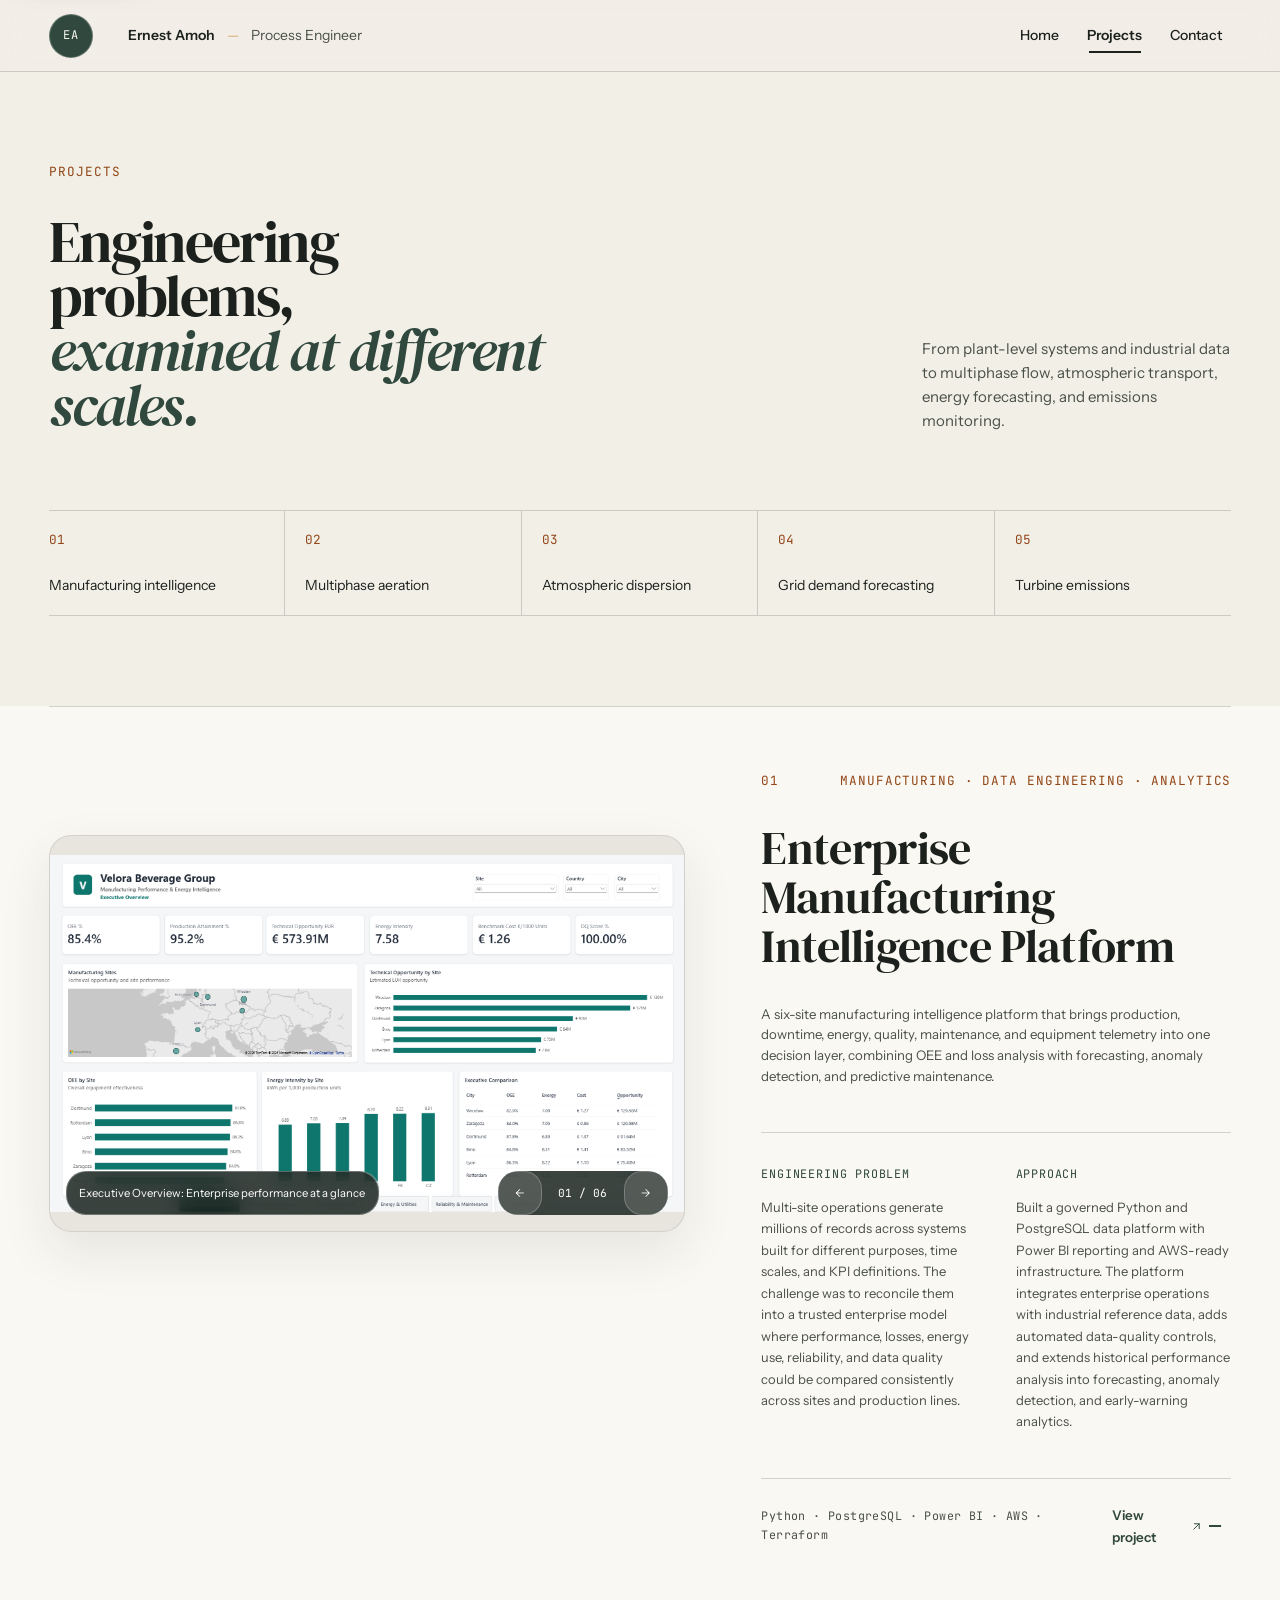
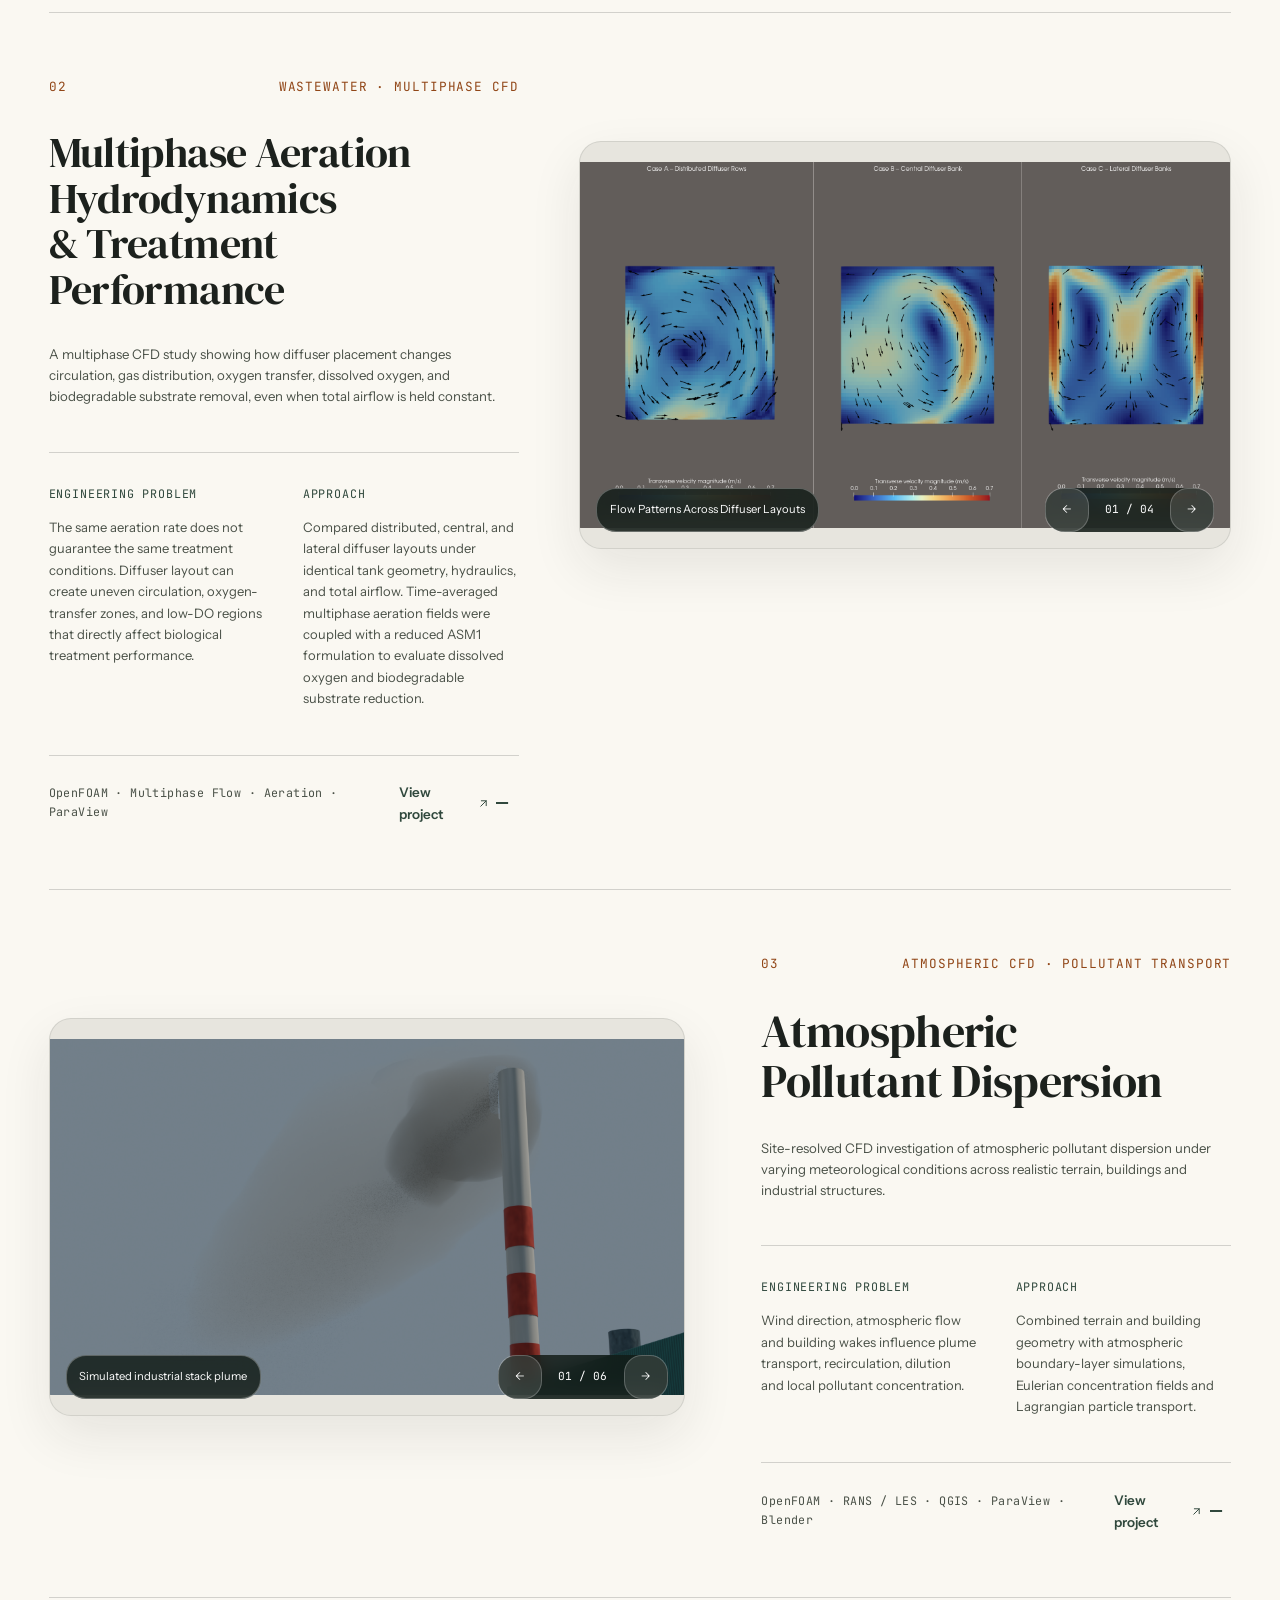
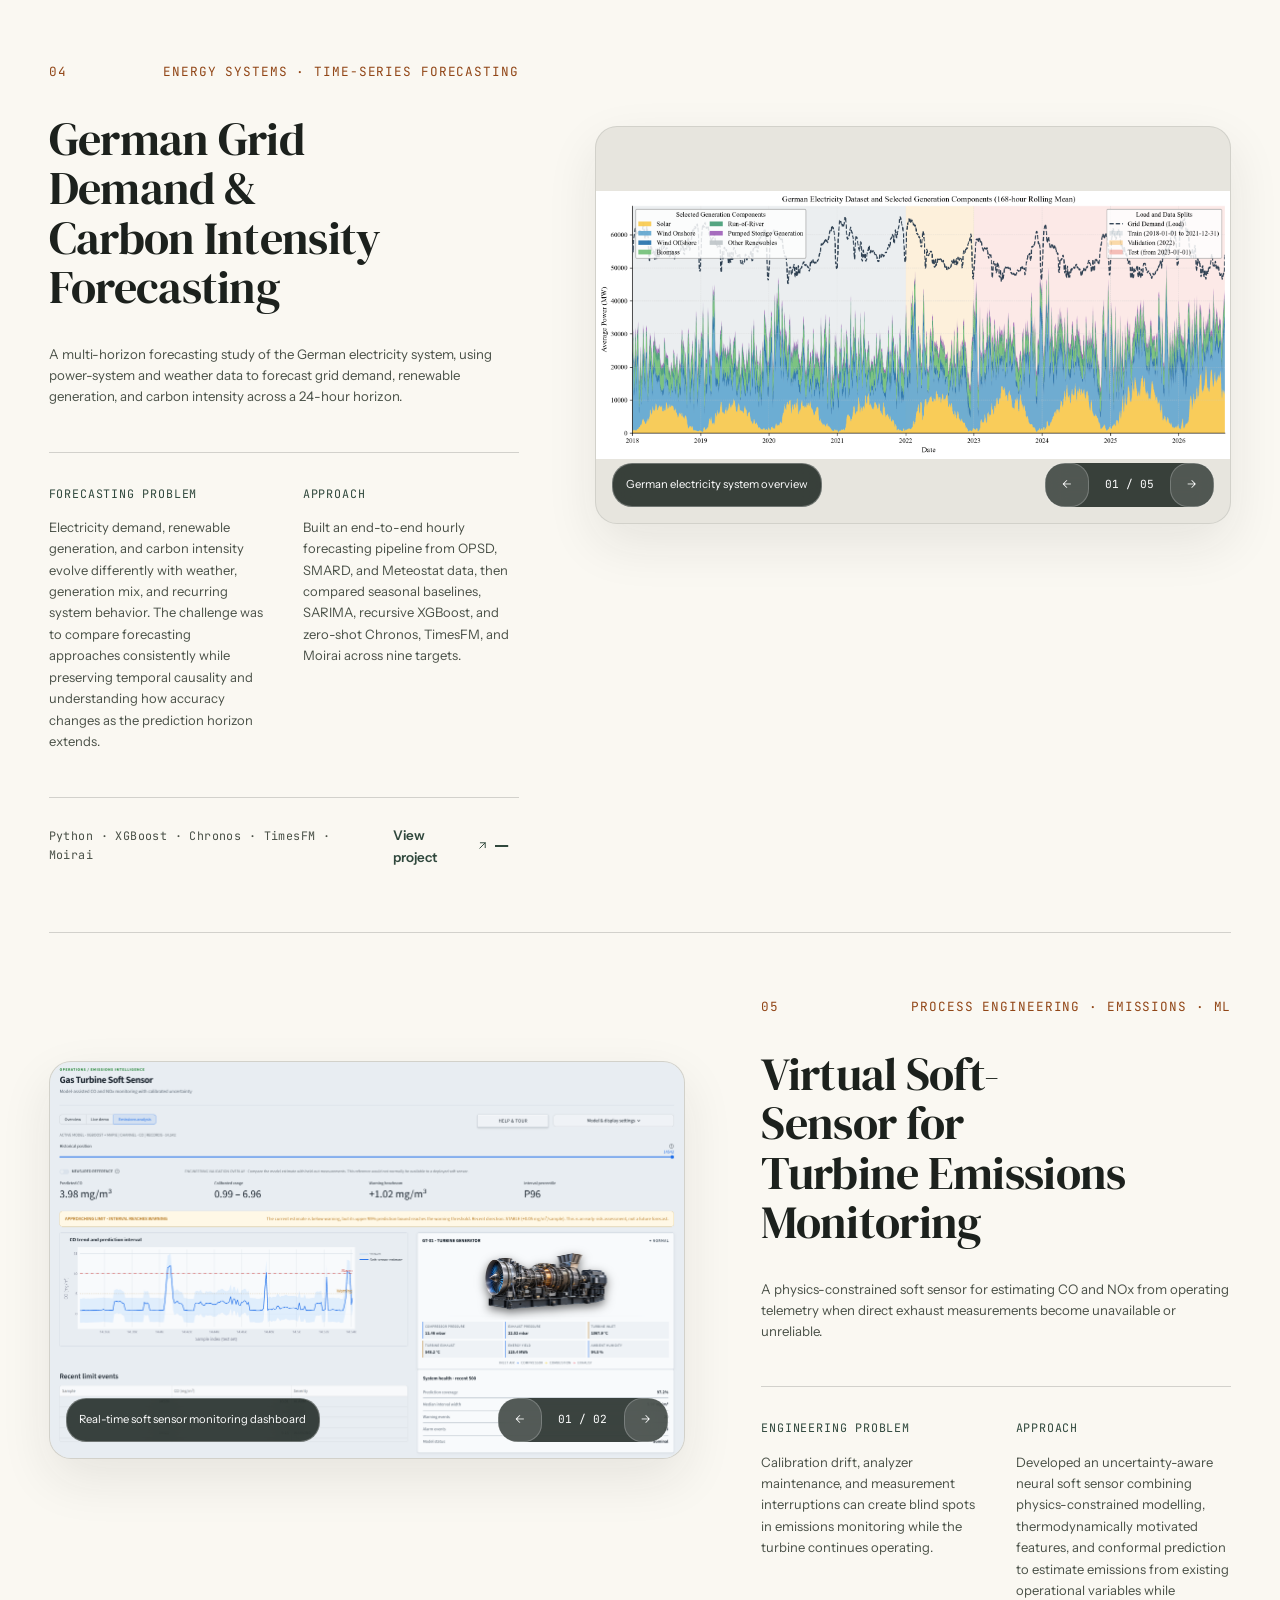
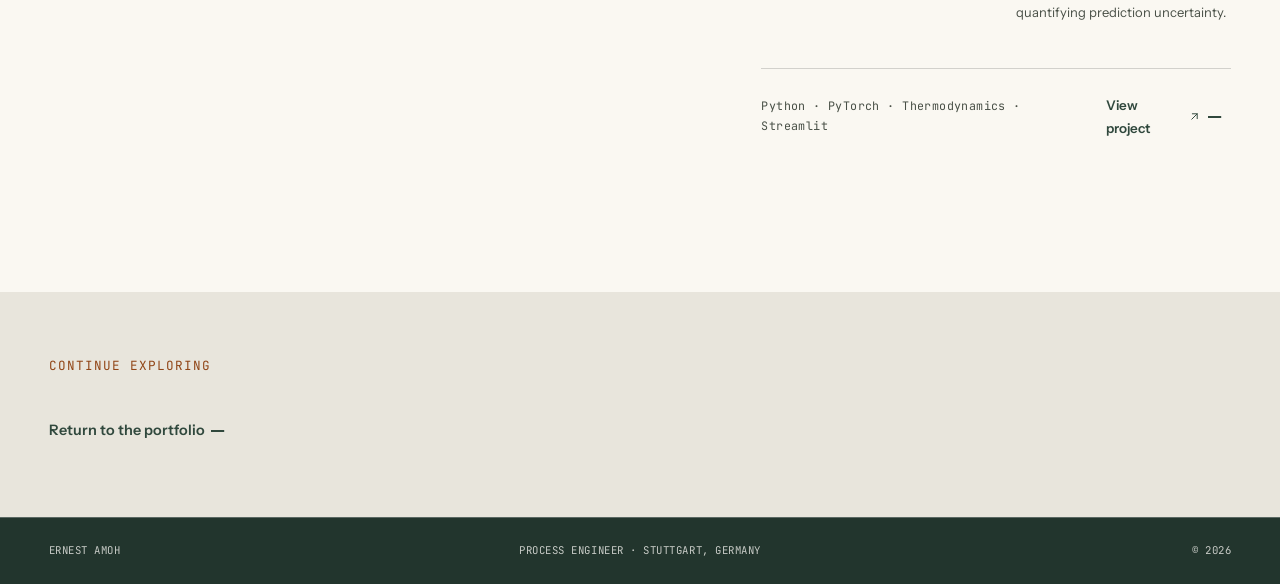
==== projects/index.html @ bc9e1894 "Refine main page" ====
<!DOCTYPE html>
<html lang="en">

<head>
  <meta charset="UTF-8">
  <meta name="viewport" content="width=device-width, initial-scale=1.0">

  <meta name="description"
    content="Engineering projects by Ernest Amoh spanning manufacturing intelligence, multiphase CFD, atmospheric dispersion, energy-system forecasting, and emissions monitoring.">

  <title>Projects | Ernest Amoh</title>
  <link rel="canonical" href="https://kwesiamoh.github.io/projects/">

  <meta property="og:title" content="Projects | Ernest Amoh">
  <meta property="og:description"
    content="Engineering problems examined through process engineering, simulation, and industrial data.">
  <meta property="og:type" content="website">
  <meta property="og:url" content="https://kwesiamoh.github.io/projects/">
  <meta name="twitter:card" content="summary_large_image">
  <meta name="theme-color" content="#f2efe7">

  <link rel="icon" type="image/svg+xml" href="../assets/icons/favicon.svg">
  <link rel="icon" type="image/png" sizes="32x32" href="../assets/icons/favicon-32x32.png">
  <link rel="apple-touch-icon" sizes="180x180" href="../assets/icons/apple-touch-icon.png">

  <link rel="preconnect" href="https://fonts.googleapis.com">
  <link rel="preconnect" href="https://fonts.gstatic.com" crossorigin>
  <link
    href="https://fonts.googleapis.com/css2?family=DM+Serif+Display:ital@0;1&family=Instrument+Sans:wght@400;500;600&family=JetBrains+Mono:wght@400;500&display=swap"
    rel="stylesheet">

  <link rel="stylesheet" href="../assets/css/variables.css">
  <link rel="stylesheet" href="../assets/css/base.css">
  <link rel="stylesheet" href="../assets/css/layout.css">
  <link rel="stylesheet" href="../assets/css/components.css">
  <link rel="stylesheet" href="../assets/css/responsive.css">
</head>

<body class="projects-page">
  <a class="skip-link" href="#main-content">Skip to content</a>
  <div class="scroll-progress" aria-hidden="true"><span></span></div>

  <nav class="site-nav is-scrolled" aria-label="Primary navigation">
    <a href="../" class="nav-brand" aria-label="Ernest Amoh home">EA</a>

    <div class="nav-identity">
      <span>Ernest Amoh</span>
      <span class="nav-role">Process Engineer</span>
    </div>

    <button class="nav-toggle" type="button" aria-expanded="false" aria-controls="primary-links">
      <span>Menu</span>
      <span class="nav-toggle-icon" aria-hidden="true"></span>
    </button>

    <ul class="nav-links" id="primary-links">
      <li><a href="../">Home</a></li>
      <li><a href="./" aria-current="page">Projects</a></li>
      <li><a href="../#contact">Contact</a></li>
    </ul>
  </nav>

  <main id="main-content">
    <header class="projects-hero section-pad" aria-labelledby="projects-title">
      <div class="section-shell">
        <p class="section-kicker" data-reveal>Projects</p>
        <div class="projects-hero-grid">
          <h1 id="projects-title" data-reveal>
            Engineering problems,<br><em>examined at different scales.</em>
          </h1>
          <p class="section-intro" data-reveal>
            From plant-level systems and industrial data to multiphase flow,
            atmospheric transport, energy forecasting, and emissions monitoring.
          </p>
        </div>

        <nav class="project-index" aria-label="Project index" data-reveal>
          <a href="#manufacturing-intelligence"><span>01</span>Manufacturing intelligence</a>
          <a href="#multiphase-aeration"><span>02</span>Multiphase aeration</a>
          <a href="#atmospheric-dispersion"><span>03</span>Atmospheric dispersion</a>
          <a href="#grid-demand"><span>04</span>Grid demand forecasting</a>
          <a href="#turbine-emissions-soft-sensor"><span>05</span>Turbine emissions</a>
        </nav>
      </div>
    </header>

    <section id="work" class="work-section projects-page-work section-pad" aria-labelledby="projects-list-title">
      <h2 id="projects-list-title" class="visually-hidden">Complete project portfolio</h2>
      <div class="projects-shell">
        <article id="manufacturing-intelligence" class="project-feature">
          <div class="project-media-wrap" data-reveal>
            <div class="project-media project-media-dashboard project-gallery" data-gallery
              aria-label="Enterprise manufacturing intelligence platform images">
              <div class="project-gallery-track">
                <figure class="project-gallery-slide is-active"
                  data-gallery-label="Executive Overview: Enterprise performance at a glance">
                  <button class="project-gallery-open" type="button"
                    aria-label="Open Executive Overview image full size">
                    <img src="../assets/images/manufacturing-intelligence-executive-overview.png" width="1834"
                      height="1035" alt="Executive overview showing enterprise manufacturing performance at a glance"
                      loading="lazy" decoding="async">
                  </button>
                </figure>
                <figure class="project-gallery-slide"
                  data-gallery-label="Production Performance: OEE, attainment and forecast">
                  <button class="project-gallery-open" type="button"
                    aria-label="Open Production Performance image full size">
                    <img src="../assets/images/manufacturing-intelligence-production-performance.png" width="1836"
                      height="1033" alt="Production performance dashboard showing OEE, attainment and forecast"
                      loading="lazy" decoding="async">
                  </button>
                </figure>
                <figure class="project-gallery-slide"
                  data-gallery-label="Loss &amp; Opportunity: Loss drivers and opportunity">
                  <button class="project-gallery-open" type="button"
                    aria-label="Open Loss and Opportunity image full size">
                    <img src="../assets/images/manufacturing-intelligence-loss-opportunity.png" width="1840"
                      height="1033"
                      alt="Loss and opportunity dashboard showing manufacturing loss drivers and modeled opportunity"
                      loading="lazy" decoding="async">
                  </button>
                </figure>
                <figure class="project-gallery-slide"
                  data-gallery-label="Energy &amp; Utilities: Energy performance and anomalies">
                  <button class="project-gallery-open" type="button"
                    aria-label="Open Energy and Utilities image full size">
                    <img src="../assets/images/manufacturing-intelligence-energy-utilities.png" width="1837" height="1033"
                      alt="Energy and utilities dashboard showing energy performance and anomalies" loading="lazy"
                      decoding="async">
                  </button>
                </figure>
                <figure class="project-gallery-slide"
                  data-gallery-label="Reliability &amp; Maintenance: Failures, downtime and reliability">
                  <button class="project-gallery-open" type="button"
                    aria-label="Open Reliability and Maintenance image full size">
                    <img src="../assets/images/manufacturing-intelligence-reliability-maintenance.png" width="1723"
                      height="967"
                      alt="Reliability and maintenance dashboard showing failures, downtime and reliability"
                      loading="lazy" decoding="async">
                  </button>
                </figure>
                <figure class="project-gallery-slide"
                  data-gallery-label="Data Quality: Data quality and validation status">
                  <button class="project-gallery-open" type="button" aria-label="Open Data Quality image full size">
                    <img src="../assets/images/manufacturing-intelligence-data-quality.png" width="1716" height="964"
                      alt="Data quality dashboard showing validation and quality status" loading="lazy" decoding="async">
                  </button>
                </figure>
              </div>
              <div class="project-gallery-ui">
                <span class="project-gallery-caption" aria-live="polite">Executive Overview: Enterprise performance
                  at a glance</span>
                <div class="project-gallery-controls">
                  <button type="button" data-gallery-prev aria-label="Previous project image">&#8592;</button>
                  <span class="project-gallery-count">01 / 06</span>
                  <button type="button" data-gallery-next aria-label="Next project image">&#8594;</button>
                </div>
              </div>
            </div>
          </div>

          <div class="project-content" data-reveal>
            <div class="project-meta">
              <span>01</span>
              <span>Manufacturing · Data Engineering · Analytics</span>
            </div>

            <h3>Enterprise Manufacturing Intelligence Platform</h3>

            <p class="project-lead">
              A six-site manufacturing intelligence platform that brings production, downtime, energy, quality,
              maintenance, and equipment telemetry into one decision layer, combining OEE and loss analysis with
              forecasting, anomaly detection, and predictive maintenance.
            </p>

            <div class="project-detail">
              <div>
                <span class="detail-label">Engineering Problem</span>
                <p>
                  Multi-site operations generate millions of records across systems built for different purposes, time
                  scales, and KPI definitions. The challenge was to reconcile them into a trusted enterprise model where
                  performance, losses, energy use, reliability, and data quality could be compared consistently across
                  sites and production lines.
                </p>
              </div>
              <div>
                <span class="detail-label">Approach</span>
                <p>
                  Built a governed Python and PostgreSQL data platform with Power BI reporting and AWS-ready
                  infrastructure. The platform integrates enterprise operations with industrial reference data, adds
                  automated data-quality controls, and extends historical performance analysis into forecasting,
                  anomaly detection, and early-warning analytics.
                </p>
              </div>
            </div>

            <div class="project-footer">
              <div class="project-tech">Python · PostgreSQL · Power BI · AWS · Terraform</div>
              <a href="https://github.com/kwesiamoh/manufacturing-intelligence-platform" target="_blank"
                rel="noopener noreferrer" class="text-link">View project<span class="external-link-icon" aria-hidden="true"></span></a>
            </div>
          </div>
        </article>

        <article id="multiphase-aeration" class="project-feature reverse project-feature-wide">
          <div class="project-media-wrap" data-reveal>
            <div class="project-media project-media-aeration project-gallery" data-gallery
              aria-label="Aeration CFD project images">
              <div class="project-gallery-track">
                <figure class="project-gallery-slide is-active"
                  data-gallery-label="Flow Patterns Across Diffuser Layouts">
                  <button class="project-gallery-open" type="button"
                    aria-label="Open Flow Patterns Across Diffuser Layouts image full size">
                    <img src="../assets/images/project-2-01.png" width="1920" height="1080"
                      alt="Flow patterns across wastewater aeration diffuser layouts" loading="lazy" decoding="async">
                  </button>
                </figure>
                <figure class="project-gallery-slide" data-gallery-label="Diffuser Layout Configurations">
                  <button class="project-gallery-open" type="button"
                    aria-label="Open Diffuser Layout Configurations image full size">
                    <img src="../assets/images/project-2-02.png" width="1920" height="1080"
                      alt="Comparison of wastewater aeration diffuser configurations" loading="lazy" decoding="async">
                  </button>
                </figure>
                <figure class="project-gallery-slide" data-gallery-label="Mean Air Volume Fraction">
                  <button class="project-gallery-open" type="button"
                    aria-label="Open Mean Air Volume Fraction image full size">
                    <img src="../assets/images/project-2-03.png" width="1920" height="1080"
                      alt="Time-averaged air distribution in an aeration tank" loading="lazy" decoding="async">
                  </button>
                </figure>
                <figure class="project-gallery-slide" data-gallery-label="Outlet Biodegradable Substrate COD">
                  <button class="project-gallery-open" type="button"
                    aria-label="Open Outlet Biodegradable Substrate COD image full size">
                    <img src="../assets/images/project-2-04.png" width="650" height="450"
                      alt="Biodegradable chemical oxygen demand distribution in an aeration tank" loading="lazy"
                      decoding="async">
                  </button>
                </figure>
              </div>
              <div class="project-gallery-ui">
                <span class="project-gallery-caption" aria-live="polite">Flow patterns across diffuser layouts</span>
                <div class="project-gallery-controls">
                  <button type="button" data-gallery-prev aria-label="Previous project image">&#8592;</button>
                  <span class="project-gallery-count">01 / 04</span>
                  <button type="button" data-gallery-next aria-label="Next project image">&#8594;</button>
                </div>
              </div>
            </div>
          </div>

          <div class="project-content" data-reveal>
            <div class="project-meta">
              <span>02</span>
              <span>Wastewater · Multiphase CFD</span>
            </div>

            <h3>Multiphase Aeration Hydrodynamics &amp; Treatment Performance</h3>

            <p class="project-lead">
              A multiphase CFD study showing how diffuser placement changes circulation, gas distribution, oxygen
              transfer, dissolved oxygen, and biodegradable substrate removal, even when total airflow is held
              constant.
            </p>

            <div class="project-detail">
              <div>
                <span class="detail-label">Engineering Problem</span>
                <p>
                  The same aeration rate does not guarantee the same treatment conditions. Diffuser layout can create
                  uneven circulation, oxygen-transfer zones, and low-DO regions that directly affect biological
                  treatment performance.
                </p>
              </div>
              <div>
                <span class="detail-label">Approach</span>
                <p>
                  Compared distributed, central, and lateral diffuser layouts under identical tank geometry,
                  hydraulics, and total airflow. Time-averaged multiphase aeration fields were coupled with a reduced
                  ASM1 formulation to evaluate dissolved oxygen and biodegradable substrate reduction.
                </p>
              </div>
            </div>

            <div class="project-footer">
              <div class="project-tech">OpenFOAM · Multiphase Flow · Aeration · ParaView</div>
              <a href="https://github.com/kwesiamoh/wastewater-aeration-cfd" target="_blank" rel="noopener noreferrer"
                class="text-link">View project<span class="external-link-icon" aria-hidden="true"></span></a>
            </div>
          </div>
        </article>

        <article id="atmospheric-dispersion" class="project-feature project-feature-cinematic">
          <div class="project-media-wrap" data-reveal>
            <div class="project-media project-media-dispersion project-gallery" data-gallery
              aria-label="Atmospheric dispersion project images">
              <div class="project-gallery-track">
                <figure class="project-gallery-slide is-active" data-gallery-label="Simulated industrial stack plume">
                  <button class="project-gallery-open" type="button"
                    aria-label="Open Simulated industrial stack plume image full size">
                    <img src="../assets/images/project-3-01.png" width="1920" height="1080"
                      alt="Simulated industrial stack plume" loading="lazy" decoding="async">
                  </button>
                </figure>
                <figure class="project-gallery-slide" data-gallery-label="CFD computational domain and mesh">
                  <button class="project-gallery-open" type="button"
                    aria-label="Open CFD computational domain and mesh image full size">
                    <img src="../assets/images/project-3-02.png" width="1920" height="1080"
                      alt="Atmospheric CFD computational domain and mesh" loading="lazy" decoding="async">
                  </button>
                </figure>
                <figure class="project-gallery-slide" data-gallery-label="Plume spread under varying wind speeds">
                  <button class="project-gallery-open" type="button"
                    aria-label="Open Plume spread under varying wind speeds image full size">
                    <img src="../assets/images/project-3-03.png" width="1954" height="1474"
                      alt="Pollutant plume spread under varying wind speeds" loading="lazy" decoding="async">
                  </button>
                </figure>
                <figure class="project-gallery-slide" data-gallery-label="Transient plume rise and dispersion">
                  <button class="project-gallery-open" type="button"
                    aria-label="Open Transient plume rise and dispersion image full size">
                    <img src="../assets/images/project-3-04.png" width="2118" height="1769"
                      alt="Transient industrial plume rise and atmospheric dispersion" loading="lazy" decoding="async">
                  </button>
                </figure>
                <figure class="project-gallery-slide" data-gallery-label="Dispersion under different wind directions">
                  <button class="project-gallery-open" type="button"
                    aria-label="Open Dispersion under different wind directions image full size">
                    <img src="../assets/images/project-3-05.png" width="1920" height="1080"
                      alt="Atmospheric pollutant dispersion under different wind directions" loading="lazy"
                      decoding="async">
                  </button>
                </figure>
                <figure class="project-gallery-slide" data-gallery-label="3D industrial site model">
                  <button class="project-gallery-open" type="button"
                    aria-label="Open 3D industrial site model image full size">
                    <img src="../assets/images/project-3-06.png" width="1920" height="1080"
                      alt="Three-dimensional model of the industrial site" loading="lazy" decoding="async">
                  </button>
                </figure>
              </div>
              <div class="project-gallery-ui">
                <span class="project-gallery-caption" aria-live="polite">Simulated industrial stack plume</span>
                <div class="project-gallery-controls">
                  <button type="button" data-gallery-prev aria-label="Previous project image">&#8592;</button>
                  <span class="project-gallery-count">01 / 06</span>
                  <button type="button" data-gallery-next aria-label="Next project image">&#8594;</button>
                </div>
              </div>
            </div>
          </div>

          <div class="project-content" data-reveal>
            <div class="project-meta">
              <span>03</span>
              <span>Atmospheric CFD · Pollutant Transport</span>
            </div>

            <h3>Atmospheric Pollutant Dispersion</h3>

            <p class="project-lead">
              Site-resolved CFD investigation of atmospheric pollutant
              dispersion under varying meteorological conditions across
              realistic terrain, buildings and industrial structures.
            </p>

            <div class="project-detail">
              <div>
                <span class="detail-label">Engineering Problem</span>
                <p>
                  Wind direction, atmospheric flow and building wakes
                  influence plume transport, recirculation, dilution
                  and local pollutant concentration.
                </p>
              </div>
              <div>
                <span class="detail-label">Approach</span>
                <p>
                  Combined terrain and building geometry with atmospheric
                  boundary-layer simulations, Eulerian concentration fields
                  and Lagrangian particle transport.
                </p>
              </div>
            </div>

            <div class="project-footer">
              <div class="project-tech">OpenFOAM · RANS / LES · QGIS · ParaView · Blender</div>
              <a href="https://github.com/kwesiamoh/Fichtenhain-Atmospheric-Dispersion-CFD" target="_blank"
                rel="noopener noreferrer" class="text-link">View project<span class="external-link-icon" aria-hidden="true"></span></a>
            </div>
          </div>
        </article>

        <article id="grid-demand" class="project-feature reverse">
          <div class="project-media-wrap" data-reveal>
            <div class="project-media project-media-forecast project-gallery" data-gallery
              aria-label="German electricity forecasting project images">
              <div class="project-gallery-track">
                <figure class="project-gallery-slide is-active" data-gallery-label="German electricity system overview">
                  <button class="project-gallery-open" type="button"
                    aria-label="Open German electricity system overview image full size">
                    <img src="../assets/images/project-4-01.png" width="3634" height="1534"
                      alt="German electricity dataset showing load, selected generation components, and train, validation, and test periods"
                      loading="lazy" decoding="async">
                  </button>
                </figure>
                <figure class="project-gallery-slide" data-gallery-label="Rolling h=1 load forecasts">
                  <button class="project-gallery-open" type="button"
                    aria-label="Open Rolling h=1 load forecasts image full size">
                    <img src="../assets/images/project-4-02.png" width="3634" height="1535"
                      alt="Rolling one-hour-ahead German load forecasts from XGBoost, Chronos, TimesFM, and Moirai compared with actual load"
                      loading="lazy" decoding="async">
                  </button>
                </figure>
                <figure class="project-gallery-slide" data-gallery-label="Carbon intensity vs residual load">
                  <button class="project-gallery-open" type="button"
                    aria-label="Open Carbon intensity vs residual load image full size">
                    <img src="../assets/images/project-4-03.png" width="2434" height="1534"
                      alt="Density relationship between German electricity carbon intensity and residual load"
                      loading="lazy" decoding="async">
                  </button>
                </figure>
                <figure class="project-gallery-slide" data-gallery-label="Seasonal and diurnal carbon profile">
                  <button class="project-gallery-open" type="button"
                    aria-label="Open Seasonal and diurnal carbon profile image full size">
                    <img src="../assets/images/project-4-04.png" width="3028" height="1384"
                      alt="Heatmap of German electricity carbon intensity by month and hour of day" loading="lazy"
                      decoding="async">
                  </button>
                </figure>
                <figure class="project-gallery-slide" data-gallery-label="Nine-target MAE benchmark">
                  <button class="project-gallery-open" type="button"
                    aria-label="Open Nine-target MAE benchmark image full size">
                    <img src="../assets/images/project-4-05.png" width="5227" height="4136"
                      alt="FULL h=1 MAE benchmark across nine electricity and carbon-intensity forecast targets"
                      loading="lazy" decoding="async">
                  </button>
                </figure>
              </div>
              <div class="project-gallery-ui">
                <span class="project-gallery-caption" aria-live="polite">German electricity system overview</span>
                <div class="project-gallery-controls">
                  <button type="button" data-gallery-prev aria-label="Previous project image">&#8592;</button>
                  <span class="project-gallery-count">01 / 05</span>
                  <button type="button" data-gallery-next aria-label="Next project image">&#8594;</button>
                </div>
              </div>
            </div>
          </div>

          <div class="project-content" data-reveal>
            <div class="project-meta">
              <span>04</span>
              <span>Energy Systems · Time-Series Forecasting</span>
            </div>

            <h3>German Grid Demand &amp; Carbon Intensity Forecasting</h3>

            <p class="project-lead">
              A multi-horizon forecasting study of the German electricity system, using power-system and weather data
              to forecast grid demand, renewable generation, and carbon intensity across a 24-hour horizon.
            </p>

            <div class="project-detail">
              <div>
                <span class="detail-label">Forecasting Problem</span>
                <p>
                  Electricity demand, renewable generation, and carbon intensity evolve differently with weather,
                  generation mix, and recurring system behavior. The challenge was to compare forecasting approaches
                  consistently while preserving temporal causality and understanding how accuracy changes as the
                  prediction horizon extends.
                </p>
              </div>
              <div>
                <span class="detail-label">Approach</span>
                <p>
                  Built an end-to-end hourly forecasting pipeline from OPSD, SMARD, and Meteostat data, then compared
                  seasonal baselines, SARIMA, recursive XGBoost, and zero-shot Chronos, TimesFM, and Moirai across nine
                  targets.
                </p>
              </div>
            </div>

            <div class="project-footer">
              <div class="project-tech">Python · XGBoost · Chronos · TimesFM · Moirai</div>
              <a href="https://github.com/kwesiamoh/energy-forecast" target="_blank" rel="noopener noreferrer"
                class="text-link">View project<span class="external-link-icon" aria-hidden="true"></span></a>
            </div>
          </div>
        </article>

        <article id="turbine-emissions-soft-sensor" class="project-feature">
          <div class="project-media-wrap" data-reveal>
            <div class="project-media project-media-dashboard project-gallery" data-gallery
              aria-label="Turbine emissions project images">
              <div class="project-gallery-track">
                <figure class="project-gallery-slide is-active"
                  data-gallery-label="Real-time soft sensor monitoring dashboard">
                  <button class="project-gallery-open" type="button"
                    aria-label="Open Real-time soft sensor monitoring dashboard image full size">
                    <img src="../assets/images/project-1-01.png" width="2548" height="1590"
                      alt="Real-time soft sensor monitoring dashboard" loading="lazy" decoding="async">
                  </button>
                </figure>
                <figure class="project-gallery-slide"
                  data-gallery-label="ML model performance and uncertainty comparison">
                  <button class="project-gallery-open" type="button"
                    aria-label="Open ML model performance and uncertainty comparison image full size">
                    <img src="../assets/images/project-1-02.png" width="2337" height="1790"
                      alt="Machine-learning model performance and uncertainty comparison" loading="lazy"
                      decoding="async">
                  </button>
                </figure>
              </div>
              <div class="project-gallery-ui">
                <span class="project-gallery-caption" aria-live="polite">Real-time soft sensor monitoring
                  dashboard</span>
                <div class="project-gallery-controls">
                  <button type="button" data-gallery-prev aria-label="Previous project image">&#8592;</button>
                  <span class="project-gallery-count">01 / 02</span>
                  <button type="button" data-gallery-next aria-label="Next project image">&#8594;</button>
                </div>
              </div>
            </div>
          </div>

          <div class="project-content" data-reveal>
            <div class="project-meta">
              <span>05</span>
              <span>Process Engineering · Emissions · ML</span>
            </div>

            <h3>Virtual Soft-Sensor for Turbine Emissions Monitoring</h3>

            <p class="project-lead">
              A physics-constrained soft sensor for estimating CO and NOx from operating telemetry when direct exhaust
              measurements become unavailable or unreliable.
            </p>

            <div class="project-detail">
              <div>
                <span class="detail-label">Engineering Problem</span>
                <p>
                  Calibration drift, analyzer maintenance, and measurement interruptions can create blind spots in
                  emissions monitoring while the turbine continues operating.
                </p>
              </div>
              <div>
                <span class="detail-label">Approach</span>
                <p>
                  Developed an uncertainty-aware neural soft sensor combining physics-constrained modelling,
                  thermodynamically motivated features, and conformal prediction to estimate emissions from existing
                  operational variables while quantifying prediction uncertainty.
                </p>
              </div>
            </div>

            <div class="project-footer">
              <div class="project-tech">Python · PyTorch · Thermodynamics · Streamlit</div>
              <a href="https://github.com/kwesiamoh/gas-turbine-digital-twin" target="_blank" rel="noopener noreferrer"
                class="text-link">View project<span class="external-link-icon" aria-hidden="true"></span></a>
            </div>
          </div>
        </article>
      </div>
    </section>

    <div class="projects-return section-pad-small">
      <div class="section-shell">
        <p class="section-kicker">Continue exploring</p>
        <a class="text-link" href="../#profile">Return to the portfolio</a>
      </div>
    </div>
  </main>

  <footer>
    <div>Ernest Amoh</div>
    <div>Process Engineer · Stuttgart, Germany</div>
    <div>© 2026</div>
  </footer>

  <script src="../assets/js/main.js"></script>
</body>

</html>
---- assets/css/variables.css ----
/* ============================================================
   VARIABLES.CSS
   Semantic tokens for the editorial engineering system
   ============================================================ */

:root {
  /* Surfaces */
  --surface-primary: #f2efe7;
  --surface-secondary: #e8e5dc;
  --surface-elevated: #faf8f2;
  --surface-control: rgba(250, 248, 242, 0.88);

  /* Content */
  --text-primary: #1c211d;
  --text-secondary: #495047;
  --separator: rgba(28, 33, 29, 0.18);
  --separator-strong: rgba(28, 33, 29, 0.32);

  /* Brand and functional color */
  --green: #30483d;
  --green-dark: #22352d;
  --green-light: #8da395;
  --accent-functional: #914617;
  --accent-functional-hover: #783811;
  --accent-decorative: #bd6c2c;
  --accent-decorative-soft: #d9a36f;
  --focus-ring: #cf7b36;

  /* Dark surfaces */
  --dark-surface: #22352d;
  --dark-surface-text: #fbfaf6;
  --dark-surface-secondary: rgba(251, 250, 246, 0.76);
  --dark-separator: rgba(255, 255, 255, 0.26);

  /* Compatibility aliases retained for the existing architecture */
  --paper: var(--surface-primary);
  --paper-soft: var(--surface-secondary);
  --paper-light: var(--surface-elevated);
  --ink: var(--text-primary);
  --ink-soft: var(--text-secondary);
  --amber: var(--accent-functional);
  --amber-soft: var(--accent-decorative-soft);
  --line: var(--separator);
  --line-strong: var(--separator-strong);
  --line-light: var(--dark-separator);

  /* Typography */
  --serif: 'DM Serif Display', Georgia, serif;
  --sans: 'Instrument Sans', Arial, sans-serif;
  --mono: 'JetBrains Mono', monospace;
  --text-xs: clamp(0.75rem, 0.73rem + 0.08vw, 0.8rem);
  --text-compact: clamp(0.78125rem, 0.7575rem + 0.04vw, 0.8125rem);
  --text-sm: 0.875rem;
  --text-support: clamp(0.875rem, 0.8575rem + 0.04vw, 0.90625rem);
  --text-emphasis: clamp(0.90625rem, 0.8875rem + 0.025vw, 0.9375rem);
  --text-body: clamp(1rem, 0.96rem + 0.08vw, 1.06rem);
  --text-lead: clamp(0.921875rem, 0.9075rem + 0.06vw, 0.96875rem);
  --text-card-title: clamp(1.4rem, 1.12rem + 0.65vw, 1.8rem);
  --text-h3: clamp(1.65rem, 1.28rem + 0.9vw, 2.25rem);
  --text-h2: clamp(2.5rem, 1.72rem + 2.4vw, 4.4rem);
  --text-hero: clamp(3rem, 1.45rem + 5.1vw, 6.25rem);

  /* Layout */
  --content-width: 1320px;
  --wide-width: 1500px;
  --narrow-width: 980px;
  --nav-height: 72px;
  --page-gutter: clamp(1.25rem, 3.8vw, 4rem);

  /* Spacing */
  --space-1: 0.25rem;
  --space-2: 0.5rem;
  --space-3: 0.75rem;
  --space-4: 1rem;
  --space-5: 1.25rem;
  --space-6: 1.5rem;
  --space-8: 2rem;
  --space-10: 2.5rem;
  --space-12: 3rem;
  --space-16: 4rem;
  --space-20: 5rem;
  --space-24: 6rem;
  --space-28: 7rem;
  --space-32: 8rem;
  --section-space: clamp(4.5rem, 7vw, 6.5rem);
  --section-space-small: clamp(3.5rem, 5vw, 5rem);
  --grid-gap: clamp(2rem, 4.5vw, 5.5rem);
  --content-gap: clamp(1.5rem, 3vw, 3.5rem);

  /* Shape */
  --radius-small: 7px;
  --radius: 14px;
  --radius-large: 22px;
  --radius-control: 18px;
  --radius-control-large: 20px;

  /* Motion */
  --ease-out: cubic-bezier(0.22, 1, 0.36, 1);
  --ease-standard: cubic-bezier(0.4, 0, 0.2, 1);
  --duration-fast: 180ms;
  --duration-medium: 360ms;
  --duration-slow: 520ms;
}
---- assets/css/base.css ----
/* ============================================================
   BASE.CSS
   Reset, typography and document defaults
   ============================================================ */

*,
*::before,
*::after {
  box-sizing: border-box;
}

html {
  scroll-behavior: smooth;
  scroll-padding-top: calc(var(--nav-height) + 1rem);
  background: var(--surface-primary);
}

body {
  margin: 0;
  min-width: 320px;
  background: var(--surface-primary);
  color: var(--text-primary);
  font-family: var(--sans);
  font-size: var(--text-body);
  line-height: 1.65;
  text-rendering: optimizeLegibility;
  -webkit-font-smoothing: antialiased;
  overflow-x: clip;
}

body.menu-open,
body.lightbox-open {
  overflow: hidden;
  overscroll-behavior: none;
}

img,
picture,
svg,
canvas {
  display: block;
  max-width: 100%;
}

img {
  height: auto;
}

a {
  color: inherit;
}

button,
input,
textarea,
select {
  font: inherit;
}

button {
  color: inherit;
}

main {
  overflow: clip;
}

section[id] {
  scroll-margin-top: calc(var(--nav-height) + 1rem);
}

p,
h1,
h2,
h3,
ul {
  margin: 0;
}

ul {
  padding: 0;
}

h1,
h2,
h3 {
  font-family: var(--serif);
  font-weight: 400;
  text-wrap: balance;
}

h1 {
  font-size: var(--text-hero);
  line-height: 0.94;
  letter-spacing: -0.035em;
}

h2 {
  font-size: var(--text-h2);
  line-height: 0.99;
  letter-spacing: -0.028em;
}

h3 {
  font-size: var(--text-h3);
  line-height: 1.08;
  letter-spacing: -0.015em;
}

em {
  font-weight: 400;
}

::selection {
  background: var(--green);
  color: var(--dark-surface-text);
}

.visually-hidden {
  position: absolute;
  width: 1px;
  height: 1px;
  padding: 0;
  margin: -1px;
  overflow: hidden;
  clip: rect(0 0 0 0);
  white-space: nowrap;
  border: 0;
}

.skip-link {
  position: fixed;
  top: 0.75rem;
  left: 0.75rem;
  z-index: 1100;
  min-height: 44px;
  display: inline-flex;
  align-items: center;
  transform: translateY(-180%);
  padding: 0.65rem 1rem;
  border-radius: var(--radius-control);
  background: var(--surface-elevated);
  color: var(--text-primary);
  font-family: var(--sans);
  font-size: 0.875rem;
  font-weight: 600;
  text-decoration: none;
  box-shadow: 0 8px 24px rgba(28, 33, 29, 0.18);
  transition: transform var(--duration-fast) var(--ease-out);
}

.skip-link:focus {
  transform: translateY(0);
}

:focus-visible {
  outline: 3px solid var(--focus-ring);
  outline-offset: 3px;
}

[data-reveal] {
  opacity: 0;
  transform: translateY(14px);
  transition:
    opacity var(--duration-medium) var(--ease-out),
    transform var(--duration-medium) var(--ease-out);
}

[data-reveal].is-visible {
  opacity: 1;
  transform: none;
}

@media (prefers-reduced-motion: reduce) {
  html {
    scroll-behavior: auto;
  }

  *,
  *::before,
  *::after {
    scroll-behavior: auto !important;
    animation-duration: 0.01ms !important;
    animation-iteration-count: 1 !important;
    transition-duration: 0.01ms !important;
  }

  [data-reveal] {
    opacity: 1;
    transform: none;
  }
}

@media (prefers-contrast: more) {
  :root {
    --text-secondary: #30362f;
    --separator: rgba(28, 33, 29, 0.38);
    --dark-surface-secondary: rgba(255, 255, 255, 0.92);
    --dark-separator: rgba(255, 255, 255, 0.48);
  }

  :focus-visible {
    outline-width: 4px;
  }
}
---- assets/css/layout.css ----
/* ============================================================
   LAYOUT.CSS
   Fluid page structure and major compositions
   ============================================================ */

.scroll-progress {
  position: fixed;
  inset: 0 0 auto;
  z-index: 300;
  height: 2px;
  pointer-events: none;
}

.scroll-progress span {
  display: block;
  width: 100%;
  height: 100%;
  background: var(--accent-decorative);
  transform: scaleX(var(--scroll-progress, 0));
  transform-origin: left center;
}

.site-nav {
  position: fixed;
  inset: 0 0 auto;
  z-index: 200;
  min-height: var(--nav-height);
  display: grid;
  grid-template-columns: auto 1fr auto;
  align-items: center;
  gap: clamp(0.875rem, 2.8vw, 2.5rem);
  padding-inline: var(--page-gutter);
  color: var(--dark-surface-text);
  border-bottom: 1px solid rgba(255, 255, 255, 0.16);
  background: rgba(18, 28, 23, 0.48);
  backdrop-filter: blur(12px) saturate(1.1);
  -webkit-backdrop-filter: blur(12px) saturate(1.1);
  transition:
    color var(--duration-fast) var(--ease-standard),
    background-color var(--duration-fast) var(--ease-standard),
    border-color var(--duration-fast) var(--ease-standard),
    box-shadow var(--duration-fast) var(--ease-standard);
}

.site-nav.is-scrolled,
.site-nav:has(.nav-links.is-open) {
  color: var(--text-primary);
  border-color: var(--separator);
  background: rgba(242, 239, 231, 0.94);
  box-shadow: 0 10px 28px rgba(28, 33, 29, 0.08);
}

.nav-brand {
  width: 44px;
  height: 44px;
  display: grid;
  place-items: center;
  flex: none;
  border: 1px solid rgba(255, 255, 255, 0.26);
  border-radius: 50%;
  background: var(--green);
  color: var(--dark-surface-text);
  font-family: var(--mono);
  font-size: 0.75rem;
  letter-spacing: 0.06em;
  text-decoration: none;
  transition:
    background-color var(--duration-fast) var(--ease-standard),
    border-color var(--duration-fast) var(--ease-standard);
}

.nav-identity {
  display: flex;
  align-items: baseline;
  gap: 0.75rem;
  min-width: 0;
  font-family: var(--sans);
  font-size: 0.875rem;
  font-weight: 600;
  white-space: nowrap;
}

.nav-role {
  color: var(--dark-surface-secondary);
  font-weight: 400;
}

.is-scrolled .nav-role,
.site-nav:has(.nav-links.is-open) .nav-role {
  color: var(--text-secondary);
}

.nav-role::before {
  content: '—';
  margin-right: 0.75rem;
  color: var(--accent-decorative-soft);
}

.nav-links {
  display: flex;
  align-items: center;
  gap: clamp(0.1rem, 0.8vw, 0.65rem);
  list-style: none;
}

.nav-links a {
  position: relative;
  min-height: 44px;
  display: inline-flex;
  align-items: center;
  padding-inline: clamp(0.4rem, 0.7vw, 0.65rem);
  font-family: var(--sans);
  font-size: 0.875rem;
  font-weight: 500;
  text-decoration: none;
}

.nav-links a::after {
  content: '';
  position: absolute;
  right: 0.65rem;
  bottom: 5px;
  left: 0.65rem;
  height: 2px;
  background: currentColor;
  transform: scaleX(0);
  transform-origin: right center;
  transition: transform var(--duration-fast) var(--ease-out);
}

.nav-links a.is-active,
.nav-links a[aria-current='page'] {
  font-weight: 600;
}

.nav-links a.is-active::after,
.nav-links a[aria-current='page']::after,
.nav-links a[aria-current='location']::after {
  transform: scaleX(1);
  transform-origin: left center;
}

.nav-toggle {
  display: none;
}

.section-shell {
  width: min(calc(100% - (var(--page-gutter) * 2)), var(--content-width));
  margin-inline: auto;
}

.section-shell.narrow {
  max-width: var(--narrow-width);
}

.projects-shell {
  width: min(calc(100% - (var(--page-gutter) * 2)), var(--wide-width));
  margin-inline: auto;
}

.section-pad {
  padding-block: var(--section-space);
}

.section-pad-small {
  padding-block: var(--section-space-small);
}

.section-kicker {
  margin-bottom: clamp(1.25rem, 2.5vw, 2rem);
  font-family: var(--mono);
  font-size: var(--text-xs);
  letter-spacing: 0.08em;
  text-transform: uppercase;
  color: var(--accent-functional);
}

.section-kicker.light {
  color: var(--accent-decorative-soft);
}

.section-heading-row {
  display: grid;
  grid-template-columns: minmax(0, 1.65fr) minmax(260px, 0.75fr);
  gap: var(--grid-gap);
  align-items: end;
  margin-bottom: clamp(3rem, 5vw, 5rem);
}

.section-intro {
  max-width: 32rem;
  color: var(--text-secondary);
  font-size: calc(var(--text-sm) + 0.0625rem);
  line-height: 1.6;
}

.section-number {
  margin-bottom: clamp(-1.5rem, -1vw, -0.75rem);
  font-family: var(--serif);
  font-size: clamp(7rem, 16vw, 13rem);
  line-height: 0.75;
  letter-spacing: -0.08em;
  color: rgba(48, 72, 61, 0.06);
  pointer-events: none;
  user-select: none;
}

/* Hero */
.hero {
  position: relative;
  min-height: 100svh;
  display: flex;
  overflow: hidden;
  background: var(--dark-surface);
}

.hero-bg {
  position: absolute;
  inset: -4%;
  background: url('../images/hero-process-plant.jpg') center / cover no-repeat;
  transform: translate3d(0, var(--hero-shift, 0px), 0) scale(1.04);
  will-change: transform;
}

.hero-overlay {
  position: absolute;
  inset: 0;
  background:
    linear-gradient(90deg, rgba(18, 27, 22, 0.88) 0%, rgba(18, 27, 22, 0.62) 48%, rgba(18, 27, 22, 0.28) 100%),
    linear-gradient(180deg, rgba(18, 27, 22, 0.08) 0%, rgba(18, 27, 22, 0.24) 100%);
}

.hero-content {
  position: relative;
  z-index: 2;
  width: min(calc(100% - (var(--page-gutter) * 2)), var(--content-width));
  min-height: 100svh;
  margin-inline: auto;
  padding-block: clamp(6.5rem, 12vh, 8rem) clamp(1.5rem, 4vw, 3rem);
  display: grid;
  grid-template-rows: auto 1fr auto;
  gap: clamp(1.5rem, 4vh, 3rem);
  color: var(--dark-surface-text);
}

.hero-meta,
.hero-index {
  display: flex;
  justify-content: flex-end;
  gap: 1rem;
  font-family: var(--mono);
  font-size: var(--text-xs);
  letter-spacing: 0.08em;
  text-transform: uppercase;
}

.hero-meta {
  text-align: right;
}

.hero-copy {
  align-self: center;
  max-width: 72rem;
  padding-block: clamp(0.5rem, 2vw, 1.5rem);
}

.hero h1 {
  max-width: 19ch;
}

.hero h1 em {
  display: block;
  color: #e7c18d;
}

.hero-description {
  max-width: 42rem;
  margin-top: clamp(1.5rem, 2.5vw, 2.25rem);
  color: var(--dark-surface-secondary);
  font-size: var(--text-lead);
  line-height: 1.52;
}

.hero-actions {
  display: flex;
  flex-wrap: wrap;
  gap: 0.625rem;
  margin-top: clamp(1.5rem, 2.5vw, 2.25rem);
}

.scroll-cue {
  min-height: 44px;
  display: inline-flex;
  align-items: center;
  color: var(--dark-surface-secondary);
  font-family: var(--sans);
  font-size: 0.875rem;
  text-decoration: none;
}

/* Profile */
.profile-section {
  position: relative;
  background: var(--surface-elevated);
}

.statement-heading {
  max-width: 12ch;
}

.statement-heading em {
  color: var(--green);
}

.statement-grid {
  display: grid;
  grid-template-columns: minmax(0, 0.9fr) minmax(0, 1.1fr);
  gap: var(--grid-gap);
  margin-top: clamp(3rem, 6vw, 6rem);
  padding-top: clamp(1.5rem, 3vw, 2.5rem);
  border-top: 1px solid var(--separator);
}

.statement-lead {
  max-width: 29rem;
  font-size: calc(var(--text-emphasis) + 0.0625rem);
  line-height: 1.6;
}

.statement-body {
  max-width: 38rem;
  color: var(--text-secondary);
  font-size: calc(var(--text-support) + 0.0625rem);
  line-height: 1.6;
}

.statement-body p + p {
  margin-top: 1.4rem;
}

/* Capabilities */
.capabilities-section {
  background: var(--surface-primary);
}

.capabilities-section h2 {
  max-width: 16ch;
}

.capabilities-section .section-intro {
  align-self: center;
  font-size: calc(var(--text-sm) + 0.125rem);
}

.capability-grid {
  display: grid;
  grid-template-columns: repeat(4, minmax(0, 1fr));
  border-block: 1px solid var(--separator);
}

.capability-item {
  position: relative;
  min-height: clamp(18rem, 25vw, 24rem);
  padding: clamp(1.5rem, 2.5vw, 2.25rem);
  overflow: hidden;
  border-right: 1px solid var(--separator);
}

.capability-item:first-child {
  padding-left: 0;
}

.capability-item:last-child {
  padding-right: 0;
  border-right: 0;
}

.capability-item::before {
  content: attr(data-index);
  position: absolute;
  right: -0.08em;
  bottom: -0.1em;
  z-index: 0;
  font-family: var(--serif);
  font-size: clamp(5rem, 9vw, 9rem);
  line-height: 0.8;
  color: rgba(48, 72, 61, 0.05);
  pointer-events: none;
}

.capability-number,
.capability-item h3,
.capability-item p {
  position: relative;
  z-index: 1;
}

.capability-number {
  display: block;
  margin-bottom: clamp(3rem, 7vw, 6rem);
  font-family: var(--mono);
  font-size: var(--text-xs);
  color: var(--accent-functional);
}

.capability-item h3 {
  max-width: 13rem;
  margin-bottom: 1.2rem;
  font-size: var(--text-card-title);
}

.capability-item p {
  max-width: 19rem;
  color: var(--text-secondary);
  font-size: var(--text-sm);
  line-height: 1.62;
}

/* Work */
.work-section {
  background: var(--surface-elevated);
}

.work-heading {
  margin-bottom: clamp(3rem, 5vw, 5rem);
}

/* Curated homepage work */
.selected-work-grid {
  display: grid;
  grid-template-columns: repeat(2, minmax(0, 1fr));
  column-gap: clamp(2rem, 4vw, 4rem);
  row-gap: clamp(2.5rem, 5vw, 4.5rem);
}

.selected-project {
  min-width: 0;
  display: flex;
  flex-direction: column;
  padding-top: clamp(1.5rem, 2.5vw, 2.25rem);
  border-top: 1px solid var(--separator);
}

.selected-project-media {
  display: block;
  aspect-ratio: 16 / 10;
  overflow: hidden;
  border: 1px solid rgba(28, 33, 29, 0.1);
  border-radius: var(--radius-large);
  background: #e7e5de;
}

.selected-project-media img {
  width: 100%;
  height: 100%;
  object-fit: contain;
}

.selected-project-content {
  flex: 1;
  display: flex;
  flex-direction: column;
  padding-top: clamp(1.5rem, 3vw, 2.5rem);
}

.selected-project-meta {
  display: flex;
  justify-content: space-between;
  gap: 1rem;
  margin-bottom: var(--space-5);
  font-family: var(--mono);
  font-size: var(--text-xs);
  letter-spacing: 0.06em;
  text-transform: uppercase;
  color: var(--accent-functional);
}

.selected-project h3 {
  max-width: 18ch;
  margin-bottom: var(--space-4);
  font-size: var(--text-card-title);
}

.selected-project p {
  max-width: 50rem;
  color: var(--text-secondary);
  font-size: calc(var(--text-support) - 0.0625rem);
  line-height: 1.58;
}

.selected-project .text-link {
  margin-top: auto;
  padding-top: var(--space-4);
}

.selected-work-cta {
  display: flex;
  justify-content: flex-end;
  margin-top: clamp(2.5rem, 5vw, 4.5rem);
  padding-top: var(--space-5);
  border-top: 1px solid var(--separator);
}

.selected-work-cta .text-link {
  font-size: calc(var(--text-sm) + 0.125rem);
}

/* Projects archive */
.projects-page .site-nav {
  color: var(--text-primary);
  border-color: var(--separator);
  background: rgba(242, 239, 231, 0.94);
}

.projects-page .nav-role {
  color: var(--text-secondary);
}

.projects-hero {
  padding-top: calc(var(--nav-height) + var(--section-space));
  background: var(--surface-primary);
}

.projects-hero-grid {
  display: grid;
  grid-template-columns: minmax(0, 1.45fr) minmax(18rem, 0.55fr);
  align-items: end;
  gap: var(--grid-gap);
}

.projects-hero h1 {
  max-width: 18ch;
  font-size: var(--text-h2);
}

.projects-hero h1 em {
  color: var(--green);
}

.project-index {
  display: grid;
  grid-template-columns: repeat(5, minmax(0, 1fr));
  margin-top: clamp(3rem, 6vw, 6rem);
  border-block: 1px solid var(--separator);
}

.project-index a {
  min-height: 6.5rem;
  display: flex;
  flex-direction: column;
  justify-content: space-between;
  gap: 1rem;
  padding: var(--space-5);
  border-right: 1px solid var(--separator);
  color: var(--text-primary);
  font-size: var(--text-sm);
  line-height: 1.35;
  text-decoration: none;
}

.project-index a:first-child {
  padding-left: 0;
}

.project-index a:last-child {
  padding-right: 0;
  border-right: 0;
}

.project-index span {
  font-family: var(--mono);
  font-size: var(--text-xs);
  color: var(--accent-functional);
}

.projects-page-work {
  padding-top: 0;
}

.project-feature[id] {
  scroll-margin-top: calc(var(--nav-height) + var(--space-4));
}

.projects-return {
  background: var(--surface-secondary);
}

.project-feature {
  position: relative;
  display: grid;
  grid-template-columns: minmax(0, 1.15fr) minmax(22rem, 0.85fr);
  gap: clamp(2.5rem, 6vw, 7rem);
  align-items: start;
  padding-block: clamp(3rem, 5vw, 5rem);
  border-top: 1px solid var(--separator);
}

.project-feature.reverse {
  grid-template-columns: minmax(22rem, 0.85fr) minmax(0, 1.15fr);
}

.project-feature.reverse .project-media-wrap {
  order: 2;
}

.project-feature.reverse .project-content {
  order: 1;
}

.project-media-wrap {
  min-width: 0;
  align-self: start;
  margin-top: clamp(3.5rem, 5vw, 4.75rem);
}

.project-content {
  min-width: 0;
  align-self: center;
}

.project-meta {
  display: flex;
  justify-content: space-between;
  gap: 1rem;
  margin-bottom: clamp(1.25rem, 2.5vw, 2rem);
  font-family: var(--mono);
  font-size: var(--text-xs);
  letter-spacing: 0.07em;
  text-transform: uppercase;
  color: var(--accent-functional);
}

.project-content h3 {
  max-width: 18ch;
  margin-bottom: clamp(1.25rem, 2.5vw, 2rem);
  font-size: clamp(2.1rem, 1.45rem + 1.75vw, 3.45rem);
}

.project-feature-wide .project-content h3 {
  font-size: clamp(2rem, 1.35rem + 1.6vw, 3.2rem);
}

.project-lead {
  max-width: 38rem;
  margin-bottom: clamp(1.75rem, 3.5vw, 3rem);
  color: var(--text-secondary);
  font-size: calc(var(--text-support) - 0.0625rem);
  line-height: 1.58;
}

.project-detail {
  display: grid;
  grid-template-columns: repeat(2, minmax(0, 1fr));
  gap: var(--content-gap);
  margin-bottom: clamp(1.75rem, 3.5vw, 3rem);
  padding-top: clamp(1.2rem, 2.5vw, 2rem);
  border-top: 1px solid var(--separator);
}

.detail-label {
  display: block;
  margin-bottom: 0.8rem;
  font-family: var(--mono);
  font-size: calc(var(--text-xs) - 0.0625rem);
  letter-spacing: 0.07em;
  text-transform: uppercase;
  color: var(--green);
}

.project-detail p {
  color: var(--text-secondary);
  font-size: calc(var(--text-sm) - 0.0625rem);
}

.project-footer {
  display: flex;
  justify-content: space-between;
  align-items: center;
  gap: 1rem;
  padding-top: clamp(1.2rem, 2vw, 1.8rem);
  border-top: 1px solid var(--separator);
}

.project-tech {
  font-family: var(--mono);
  font-size: calc(var(--text-xs) - 0.0625rem);
  letter-spacing: 0.035em;
  color: var(--text-secondary);
}

.project-footer .text-link {
  font-size: calc(0.9rem - 0.0625rem);
}

.project-feature-wide .project-media-wrap {
  margin-inline: clamp(-1rem, -2vw, -2rem) 0;
}

/* Toolkit */
.toolkit-section {
  position: relative;
  background: var(--green);
  color: var(--dark-surface-text);
}

.toolkit-section .section-intro {
  color: var(--dark-surface-secondary);
}

.toolkit-grid {
  display: grid;
  grid-template-columns: repeat(4, minmax(0, 1fr));
  border-block: 1px solid var(--dark-separator);
}

.toolkit-group {
  min-height: clamp(19rem, 26vw, 25rem);
  display: grid;
  grid-template-rows: auto auto 1fr;
  align-content: start;
  padding: clamp(1.5rem, 2.5vw, 2.25rem);
  border-right: 1px solid var(--dark-separator);
}

.toolkit-group:first-child {
  padding-left: 0;
}

.toolkit-group:last-child {
  padding-right: 0;
  border-right: 0;
}

.toolkit-index {
  display: block;
  margin-bottom: clamp(3rem, 6vw, 5.5rem);
  font-family: var(--mono);
  font-size: var(--text-xs);
  color: var(--accent-decorative-soft);
}

.toolkit-group h3 {
  min-height: 2.1em;
  display: flex;
  align-items: center;
  margin-bottom: clamp(1.5rem, 3vw, 2.5rem);
  font-size: var(--text-card-title);
}

.toolkit-group p {
  font-family: var(--mono);
  font-size: var(--text-compact);
  line-height: 1.82;
  color: var(--dark-surface-secondary);
}

/* Education */
.education-section {
  background: var(--surface-secondary);
}

.education-grid {
  display: grid;
  grid-template-columns: repeat(2, minmax(0, 1fr));
  gap: var(--grid-gap);
}

.education-grid > div {
  padding-top: clamp(1.5rem, 3vw, 2.4rem);
  border-top: 1px solid var(--separator);
}

.education-grid h3 {
  max-width: 30rem;
  margin-bottom: 1rem;
  font-size: clamp(1.7rem, 1.25rem + 1.05vw, 2.4rem);
}

.education-grid p {
  max-width: 34rem;
  color: var(--text-secondary);
  font-size: var(--text-sm);
  line-height: 1.6;
}

.education-grid span {
  display: block;
  margin-top: 1.25rem;
  font-family: var(--mono);
  font-size: var(--text-xs);
  color: var(--accent-functional);
}

/* Contact */
.contact-section {
  position: relative;
  overflow: hidden;
  background: var(--dark-surface);
  color: var(--dark-surface-text);
}

.contact-orbit {
  position: absolute;
  width: min(48vw, 46rem);
  aspect-ratio: 1;
  right: -14vw;
  top: 50%;
  transform: translateY(-50%);
  border: 1px solid rgba(255, 255, 255, 0.1);
  border-radius: 50%;
  box-shadow:
    0 0 0 5rem rgba(255, 255, 255, 0.025),
    0 0 0 10rem rgba(255, 255, 255, 0.015);
}

.contact-grid {
  position: relative;
  z-index: 1;
  display: grid;
  grid-template-columns: minmax(0, 1.25fr) minmax(20rem, 0.75fr);
  gap: var(--grid-gap);
  align-items: center;
}

.contact-section h2 {
  max-width: 13ch;
}

.contact-copy p {
  margin-bottom: clamp(2rem, 4vw, 3rem);
  color: var(--dark-surface-secondary);
  font-size: var(--text-sm);
  line-height: 1.6;
}

.contact-links {
  display: flex;
  flex-direction: column;
}

.contact-links a {
  min-height: 56px;
  display: flex;
  justify-content: space-between;
  align-items: center;
  gap: 1rem;
  padding: 0.75rem 0.25rem;
  border-bottom: 1px solid var(--dark-separator);
  font-family: var(--sans);
  font-size: 0.825rem;
  text-decoration: none;
  transition:
    color var(--duration-fast) var(--ease-standard),
    background-color var(--duration-fast) var(--ease-standard);
}

.contact-links a:first-child {
  border-top: 1px solid var(--dark-separator);
}

.contact-links a span:first-child {
  font-family: var(--mono);
  font-size: 0.7rem;
  letter-spacing: 0.06em;
  text-transform: uppercase;
  color: var(--accent-decorative-soft);
}

footer {
  display: grid;
  grid-template-columns: repeat(3, 1fr);
  gap: 1rem;
  padding: 1.5rem var(--page-gutter);
  background: var(--dark-surface);
  border-top: 1px solid var(--dark-separator);
  color: var(--dark-surface-secondary);
  font-family: var(--mono);
  font-size: calc(var(--text-xs) - 0.125rem);
  letter-spacing: 0.05em;
  text-transform: uppercase;
}

footer div:nth-child(2) {
  text-align: center;
}

footer div:last-child {
  text-align: right;
}

@supports not ((backdrop-filter: blur(1px)) or (-webkit-backdrop-filter: blur(1px))) {
  .site-nav {
    background: rgba(18, 28, 23, 0.92);
  }

  .site-nav.is-scrolled,
  .site-nav:has(.nav-links.is-open) {
    background: var(--surface-primary);
  }
}

@media (hover: hover) and (pointer: fine) {
  .nav-brand:hover {
    border-color: rgba(255, 255, 255, 0.7);
    background: #385448;
  }

  .nav-links a:hover::after {
    transform: scaleX(1);
    transform-origin: left center;
  }

  .scroll-cue:hover {
    color: var(--dark-surface-text);
  }

  .contact-links a:hover {
    color: #fff;
    background: rgba(255, 255, 255, 0.055);
  }
}

.nav-brand:active,
.nav-links a:active,
.contact-links a:active {
  opacity: 0.72;
}
---- assets/css/components.css ----
/* ============================================================
   COMPONENTS.CSS
   Controls, links, galleries and modal image viewing
   ============================================================ */

.btn {
  min-height: 44px;
  display: inline-flex;
  align-items: center;
  justify-content: center;
  padding: 0.7rem 1.2rem;
  border: 1px solid transparent;
  border-radius: var(--radius-control);
  font-family: var(--sans);
  font-size: 0.9rem;
  font-weight: 600;
  line-height: 1.2;
  text-decoration: none;
  transition:
    transform var(--duration-fast) var(--ease-out),
    background-color var(--duration-fast) var(--ease-standard),
    color var(--duration-fast) var(--ease-standard),
    border-color var(--duration-fast) var(--ease-standard);
}

.btn-primary {
  background: var(--accent-functional);
  color: #fff;
}

.btn-light {
  color: var(--dark-surface-text);
  border-color: rgba(255, 255, 255, 0.5);
  background: rgba(18, 27, 22, 0.28);
  backdrop-filter: blur(8px);
  -webkit-backdrop-filter: blur(8px);
}

.btn:active {
  transform: scale(0.98);
}

.text-link {
  min-height: 44px;
  display: inline-flex;
  align-items: center;
  gap: 0.4rem;
  font-family: var(--sans);
  font-size: 0.9rem;
  font-weight: 600;
  text-decoration: none;
  color: var(--green);
}

.text-link::after {
  content: '';
  width: 1.5rem;
  height: 2px;
  background: currentColor;
  transform: scaleX(0.55);
  transform-origin: left center;
  transition: transform var(--duration-fast) var(--ease-out);
}

.text-link.muted {
  color: var(--text-secondary);
}

.text-link:active {
  opacity: 0.7;
}

.external-link-icon {
  width: 0.875rem;
  height: 0.875rem;
  margin-left: 0.3rem;
  vertical-align: -0.1em;
  -webkit-mask: url("data:image/svg+xml,%3Csvg xmlns='http://www.w3.org/2000/svg' viewBox='0 0 24 24'%3E%3Cpath d='M7 17 17 7M8 7h9v9' fill='none' stroke='black' stroke-width='1.8' stroke-linecap='round' stroke-linejoin='round'/%3E%3C/svg%3E") center / contain no-repeat;
  mask: url("data:image/svg+xml,%3Csvg xmlns='http://www.w3.org/2000/svg' viewBox='0 0 24 24'%3E%3Cpath d='M7 17 17 7M8 7h9v9' fill='none' stroke='black' stroke-width='1.8' stroke-linecap='round' stroke-linejoin='round'/%3E%3C/svg%3E") center / contain no-repeat;
}

.external-link-icon,
.route-link-icon {
  display: inline-block;
  flex: none;
  background-color: currentColor;
}

.text-link .external-link-icon,
.route-link-icon {
  width: 0.8125rem;
  height: 0.8125rem;
  margin-left: -0.1rem;
}

.route-link-icon {
  -webkit-mask: url("data:image/svg+xml,%3Csvg xmlns='http://www.w3.org/2000/svg' viewBox='0 0 24 24'%3E%3Cpath d='M5 12h14M14 7l5 5-5 5' fill='none' stroke='black' stroke-width='1.8' stroke-linecap='round' stroke-linejoin='round'/%3E%3C/svg%3E") center / contain no-repeat;
  mask: url("data:image/svg+xml,%3Csvg xmlns='http://www.w3.org/2000/svg' viewBox='0 0 24 24'%3E%3Cpath d='M5 12h14M14 7l5 5-5 5' fill='none' stroke='black' stroke-width='1.8' stroke-linecap='round' stroke-linejoin='round'/%3E%3C/svg%3E") center / contain no-repeat;
}

.project-media {
  position: relative;
  min-height: 34rem;
  overflow: hidden;
  border: 1px solid rgba(28, 33, 29, 0.1);
  border-radius: var(--radius-large);
  background: var(--green);
  box-shadow: 0 20px 52px rgba(28, 33, 29, 0.09);
}

.project-media img {
  width: 100%;
  height: 100%;
  object-fit: cover;
}

.project-media-dashboard,
.project-media-aeration,
.project-media-forecast,
.project-media-dispersion {
  min-height: 0;
  aspect-ratio: 16 / 10;
  background: #e7e5de;
}

.project-gallery-track,
.project-gallery-slide,
.project-gallery-open {
  width: 100%;
  height: 100%;
}

.project-gallery-track {
  position: relative;
  touch-action: pan-y;
}

.project-gallery-slide {
  position: absolute;
  inset: 0;
  margin: 0;
  opacity: 0;
  visibility: hidden;
  transition:
    opacity var(--duration-medium) var(--ease-standard),
    visibility 0s linear var(--duration-medium);
}

.project-gallery-slide.is-active {
  opacity: 1;
  visibility: visible;
  transition-delay: 0s;
}

.project-gallery-open {
  display: grid;
  place-items: stretch;
  padding: 0;
  border: 0;
  background: transparent;
  cursor: zoom-in;
}

.project-gallery-open:focus-visible {
  position: relative;
  z-index: 1;
  outline-offset: -6px;
}

.project-media-dashboard img,
.project-media-aeration img,
.project-media-forecast img,
.project-media-dispersion img {
  object-fit: contain;
  object-position: center;
}

.project-gallery-ui {
  position: absolute;
  z-index: 2;
  right: 1rem;
  bottom: 1rem;
  left: 1rem;
  display: flex;
  align-items: stretch;
  justify-content: space-between;
  gap: 0.75rem;
  color: #fff;
  font-family: var(--sans);
  font-size: 0.7rem;
  line-height: 1.35;
  pointer-events: none;
}

.project-gallery-caption,
.project-gallery-controls {
  border: 1px solid rgba(255, 255, 255, 0.28);
  border-radius: var(--radius-control-large);
  background: rgba(18, 27, 22, 0.82);
  backdrop-filter: blur(10px);
  -webkit-backdrop-filter: blur(10px);
}

.project-gallery-caption {
  max-width: min(65%, 30rem);
  display: flex;
  align-items: center;
  padding: 0.7rem 0.8rem;
}

.project-gallery-controls {
  min-height: 44px;
  display: flex;
  align-items: stretch;
  gap: 0.35rem;
  padding: 0;
  border: 0;
  pointer-events: auto;
}

.project-gallery-count {
  min-width: 4.4rem;
  display: flex;
  align-items: center;
  justify-content: center;
  padding-inline: 0.3rem;
  font-family: var(--mono);
  font-size: 0.7rem;
  text-align: center;
}

.project-gallery-controls button,
.project-lightbox-close,
.project-lightbox-nav {
  width: 44px;
  height: 44px;
  display: grid;
  flex: none;
  place-items: center;
  padding: 0;
  border: 1px solid rgba(255, 255, 255, 0.22);
  border-radius: var(--radius-control);
  background: rgba(255, 255, 255, 0.12);
  color: #fff;
  cursor: pointer;
  transition:
    transform var(--duration-fast) var(--ease-out),
    background-color var(--duration-fast) var(--ease-standard),
    border-color var(--duration-fast) var(--ease-standard),
    opacity var(--duration-fast) var(--ease-standard);
}

.project-gallery-controls button {
  height: auto;
  min-height: 44px;
}

.project-gallery-controls button:active,
.project-lightbox-close:active,
.project-lightbox-nav:active {
  transform: scale(0.94);
  background: rgba(255, 255, 255, 0.22);
}

.project-gallery-controls button:disabled,
.project-lightbox-nav:disabled {
  opacity: 0.42;
  cursor: default;
}

.project-gallery:not(.has-multiple) .project-gallery-ui {
  display: none;
}

/* Native modal dialog */
.project-lightbox {
  width: 100vw;
  max-width: none;
  height: 100dvh;
  max-height: none;
  margin: 0;
  padding: clamp(1rem, 3vw, 2.5rem);
  border: 0;
  overflow: hidden;
  color: #fff;
  background: rgba(10, 15, 12, 0.97);
}

.project-lightbox[open] {
  display: grid;
  grid-template-columns: auto minmax(0, 1fr) auto;
  align-items: center;
  gap: clamp(0.5rem, 2vw, 1.5rem);
}

.project-lightbox::backdrop {
  background: rgba(10, 15, 12, 0.78);
  backdrop-filter: blur(10px);
  -webkit-backdrop-filter: blur(10px);
}

.project-lightbox-content {
  min-width: 0;
  max-height: calc(100dvh - 5rem);
  display: grid;
  grid-template-rows: minmax(0, 1fr) auto;
  justify-items: center;
  gap: 1rem;
}

.project-lightbox-content img {
  width: auto;
  max-width: 100%;
  height: auto;
  max-height: calc(100dvh - 9rem);
  object-fit: contain;
  border-radius: 8px;
  background: #e7e5de;
}

.project-lightbox-meta {
  width: 100%;
  display: flex;
  justify-content: space-between;
  gap: 1rem;
  color: var(--dark-surface-secondary);
  font-family: var(--sans);
  font-size: 0.875rem;
  line-height: 1.4;
}

.project-lightbox-caption {
  max-width: 60ch;
}

.project-lightbox-count {
  flex: none;
  font-family: var(--mono);
  font-size: var(--text-xs);
}

.project-lightbox-nav {
  width: 48px;
  height: 48px;
  border-radius: var(--radius-control);
}

.project-lightbox-close {
  position: absolute;
  top: max(1rem, env(safe-area-inset-top));
  right: max(1rem, env(safe-area-inset-right));
  z-index: 1;
  width: 48px;
  height: 48px;
  border-radius: var(--radius-control);
  font-size: 1.5rem;
}

@supports not ((backdrop-filter: blur(1px)) or (-webkit-backdrop-filter: blur(1px))) {
  .btn-light {
    background: rgba(18, 27, 22, 0.78);
  }

  .project-gallery-caption,
  .project-gallery-controls {
    background: rgba(18, 27, 22, 0.96);
  }
}

@media (hover: hover) and (pointer: fine) {
  .btn:hover {
    transform: translateY(-1px);
  }

  .btn-primary:hover {
    background: var(--accent-functional-hover);
  }

  .btn-light:hover {
    border-color: rgba(255, 255, 255, 0.86);
    background: rgba(255, 255, 255, 0.12);
  }

  .text-link:hover::after {
    transform: scaleX(1);
  }

  .project-gallery-controls button:hover,
  .project-lightbox-close:hover,
  .project-lightbox-nav:hover {
    border-color: rgba(255, 255, 255, 0.54);
    background: rgba(255, 255, 255, 0.2);
  }
}

@media (max-width: 620px) {
  .project-gallery {
    display: flex;
    flex-direction: column;
    aspect-ratio: auto;
  }

  .project-gallery-track {
    flex: none;
    aspect-ratio: 4 / 3;
  }

  .project-gallery-ui {
    position: static;
    display: grid;
    grid-template-columns: minmax(0, 1fr) auto;
    align-items: center;
    gap: 0.65rem;
    padding: 0.65rem;
    color: var(--dark-surface-text);
    background: var(--dark-surface);
  }

  .project-gallery-caption,
  .project-gallery-controls {
    max-width: none;
    padding: 0;
    border: 0;
    background: transparent;
    backdrop-filter: none;
  }

  .project-gallery-controls {
    min-height: 44px;
  }

  .project-gallery-count {
    min-width: 3.9rem;
    padding-inline: 0.15rem;
  }

  .project-lightbox {
    padding: max(4.5rem, env(safe-area-inset-top)) 1rem max(1rem, env(safe-area-inset-bottom));
  }

  .project-lightbox[open] {
    grid-template-columns: 1fr 1fr;
    align-content: center;
    gap: 0.75rem 1rem;
  }

  .project-lightbox-content {
    grid-column: 1 / -1;
    grid-row: 1;
    max-height: calc(100dvh - 10rem);
  }

  .project-lightbox-content img {
    max-height: calc(100dvh - 14rem);
  }

  .project-lightbox-meta {
    align-items: flex-start;
    font-size: 0.8125rem;
  }

  .project-lightbox-nav {
    grid-row: 2;
    justify-self: center;
  }

  .project-lightbox-prev {
    grid-column: 1;
  }

  .project-lightbox-next {
    grid-column: 2;
  }
}

@media (max-width: 390px) {
  .project-gallery-ui {
    grid-template-columns: 1fr;
  }

  .project-gallery-controls {
    width: 100%;
    justify-content: space-between;
  }
}

@media (prefers-reduced-motion: reduce) {
  .btn,
  .project-gallery-controls button,
  .project-lightbox-close,
  .project-lightbox-nav {
    transform: none;
  }
}
---- assets/css/responsive.css ----
/* ============================================================
   RESPONSIVE.CSS
   Breakpoints only where composition needs to change
   ============================================================ */

@media (max-width: 1100px) {
  .section-heading-row {
    grid-template-columns: 1fr;
    gap: 1.8rem;
  }

  .capability-grid,
  .toolkit-grid {
    grid-template-columns: repeat(2, minmax(0, 1fr));
  }

  .capability-item:nth-child(2),
  .toolkit-group:nth-child(2) {
    border-right: 0;
  }

  .capability-item:nth-child(3),
  .capability-item:nth-child(4) {
    border-top: 1px solid var(--separator);
  }

  .toolkit-group:nth-child(3),
  .toolkit-group:nth-child(4) {
    border-top: 1px solid var(--dark-separator);
  }

  .capability-item:nth-child(3),
  .toolkit-group:nth-child(3) {
    padding-left: 0;
  }

  .project-feature,
  .project-feature.reverse {
    grid-template-columns: minmax(0, 1fr) minmax(19rem, 0.9fr);
    gap: clamp(2rem, 4vw, 3.5rem);
  }

  .contact-grid {
    grid-template-columns: 1fr;
  }

  .contact-section h2 {
    max-width: 12ch;
  }

  .projects-hero-grid {
    grid-template-columns: 1fr;
    align-items: start;
  }
}

@media (max-width: 820px) {
  .nav-role {
    display: none;
  }

  .nav-toggle {
    min-width: 44px;
    min-height: 44px;
    display: inline-flex;
    align-items: center;
    justify-content: flex-end;
    gap: 0.65rem;
    padding: 0;
    border: 0;
    background: transparent;
    font-family: var(--sans);
    font-size: 0.875rem;
    font-weight: 600;
    cursor: pointer;
  }

  .nav-toggle-icon {
    position: relative;
    width: 18px;
    height: 12px;
  }

  .nav-toggle-icon::before,
  .nav-toggle-icon::after {
    content: '';
    position: absolute;
    left: 0;
    width: 100%;
    height: 1px;
    background: currentColor;
    transition:
      transform var(--duration-fast) var(--ease-out),
      top var(--duration-fast) var(--ease-out);
  }

  .nav-toggle-icon::before {
    top: 2px;
  }

  .nav-toggle-icon::after {
    top: 9px;
  }

  .nav-toggle[aria-expanded='true'] .nav-toggle-icon::before {
    top: 5px;
    transform: rotate(45deg);
  }

  .nav-toggle[aria-expanded='true'] .nav-toggle-icon::after {
    top: 5px;
    transform: rotate(-45deg);
  }

  .nav-links {
    position: absolute;
    inset: 100% 0 auto;
    max-height: calc(100vh - var(--nav-height));
    max-height: calc(100dvh - var(--nav-height));
    display: grid;
    align-content: start;
    gap: 0;
    padding: 1rem var(--page-gutter) max(1.5rem, env(safe-area-inset-bottom));
    overflow-y: auto;
    color: var(--text-primary);
    background: rgba(242, 239, 231, 0.98);
    backdrop-filter: blur(14px);
    -webkit-backdrop-filter: blur(14px);
    transform: translateY(-1rem);
    opacity: 0;
    visibility: hidden;
    transition:
      transform var(--duration-fast) var(--ease-out),
      opacity var(--duration-fast) var(--ease-standard),
      visibility 0s linear var(--duration-fast);
  }

  .nav-links.is-open {
    transform: none;
    opacity: 1;
    visibility: visible;
    transition-delay: 0s;
  }

  .nav-links li {
    border-top: 1px solid var(--separator);
  }

  .nav-links li:last-child {
    border-bottom: 1px solid var(--separator);
  }

  .nav-links a {
    width: 100%;
    min-height: 56px;
    justify-content: space-between;
    padding-inline: 0;
    font-size: 0.9375rem;
  }

  .nav-links a::after {
    right: 0;
    bottom: 8px;
    left: 0;
  }

  .hero-overlay {
    background:
      linear-gradient(90deg, rgba(18, 27, 22, 0.9) 0%, rgba(18, 27, 22, 0.68) 70%, rgba(18, 27, 22, 0.42) 100%),
      linear-gradient(180deg, rgba(18, 27, 22, 0.1), rgba(18, 27, 22, 0.3));
  }

  .statement-grid {
    grid-template-columns: 1fr;
    gap: 2rem;
  }

  .project-feature,
  .project-feature.reverse {
    grid-template-columns: 1fr;
    gap: 0;
    padding-block: 4rem;
  }

  .project-feature.reverse .project-media-wrap,
  .project-feature.reverse .project-content {
    order: initial;
  }

  .project-content {
    padding-block: 2.5rem 0;
  }

  .project-media-wrap {
    margin-top: 0;
  }

  .project-feature-wide .project-media-wrap {
    width: auto;
    margin: 0;
  }

  .education-grid {
    grid-template-columns: 1fr;
  }

  .project-index {
    grid-template-columns: repeat(3, minmax(0, 1fr));
  }

  .project-index a:nth-child(3n + 1) {
    padding-left: 0;
  }

  .project-index a:nth-child(3n) {
    padding-right: 0;
    border-right: 0;
  }

  .project-index a:nth-child(n + 4) {
    border-top: 1px solid var(--separator);
  }

  .project-index a:last-child {
    border-right: 0;
  }
}

@media (max-width: 620px) {
  :root {
    --page-gutter: clamp(1rem, 5vw, 1.4rem);
    --text-xs: 0.625rem;
    --text-compact: 0.734375rem;
    --text-sm: 0.796875rem;
    --text-support: 0.8125rem;
    --text-emphasis: 0.84375rem;
    --text-body: 0.859375rem;
    --text-lead: 0.875rem;
    --text-card-title: clamp(1.25rem, calc(0.6786rem + 2.857vw), 1.375rem);
    --text-h3: clamp(1.625rem, calc(1.0536rem + 2.857vw), 1.75rem);
    --text-h2: clamp(1.875rem, calc(1.3036rem + 2.857vw), 2rem);
    --text-hero: clamp(2.25rem, calc(1.107rem + 5.714vw), 2.5rem);
  }

  .nav-identity {
    justify-self: start;
    font-size: 0.6875rem;
  }

  .nav-toggle,
  .nav-links a {
    font-size: 0.75rem;
  }

  .btn,
  .scroll-cue {
    font-size: 0.775rem;
  }

  .hero-content {
    padding-top: calc(var(--nav-height) + 1.35rem);
    padding-bottom: 1.25rem;
    gap: 1.25rem;
  }

  .hero-meta {
    justify-content: flex-start;
    text-align: left;
  }

  .hero-copy {
    padding-block: 0.35rem;
  }

  .hero h1 {
    max-width: 10ch;
  }

  .hero-description {
    max-width: 36rem;
    line-height: 1.5;
  }

  .hero-index {
    justify-content: flex-start;
  }

  .section-intro,
  .capabilities-section .section-intro {
    font-size: 0.796875rem;
    line-height: 1.55;
  }

  .statement-lead {
    font-size: 0.828125rem;
    line-height: 1.52;
  }

  .statement-body {
    font-size: 0.796875rem;
    line-height: 1.52;
  }

  .capability-grid,
  .toolkit-grid {
    grid-template-columns: 1fr;
  }

  .selected-work-grid,
  .project-index {
    grid-template-columns: 1fr;
  }

  .selected-project-meta {
    align-items: flex-start;
    flex-direction: column;
    gap: 0.35rem;
  }

  .selected-project p {
    line-height: 1.52;
  }

  .selected-work-cta {
    justify-content: flex-start;
  }

  .projects-hero {
    padding-top: calc(var(--nav-height) + var(--space-12));
  }

  .project-index a,
  .project-index a:first-child,
  .project-index a:last-child {
    min-height: 56px;
    flex-direction: row;
    align-items: center;
    padding: var(--space-3) 0;
    border-right: 0;
    border-top: 1px solid var(--separator);
  }

  .project-index a:first-child {
    border-top: 0;
  }

  .capability-item,
  .toolkit-group,
  .capability-item:first-child,
  .toolkit-group:first-child,
  .capability-item:nth-child(3),
  .toolkit-group:nth-child(3),
  .capability-item:last-child,
  .toolkit-group:last-child {
    min-height: auto;
    padding: 1.75rem 0;
    border-right: 0;
  }

  .capability-item:not(:first-child) {
    border-top: 1px solid var(--separator);
  }

  .toolkit-group:not(:first-child) {
    border-top: 1px solid var(--dark-separator);
  }

  .capability-number,
  .toolkit-index {
    margin-bottom: 2rem;
  }

  .toolkit-group {
    grid-template-rows: auto auto auto;
  }

  .toolkit-group h3 {
    min-height: 0;
  }

  .capability-item p,
  .project-detail p,
  .education-grid p,
  .contact-copy p {
    line-height: 1.55;
  }

  .project-content h3,
  .project-feature-wide .project-content h3 {
    font-size: var(--text-h3);
    line-height: 1.02;
  }

  .project-lead {
    line-height: 1.52;
  }

  .toolkit-group p {
    line-height: 1.68;
  }

  .education-grid h3 {
    font-size: var(--text-card-title);
  }

  .project-media {
    min-height: 22rem;
    border-radius: 14px;
  }

  .project-gallery {
    min-height: 0;
  }

  .project-meta {
    flex-direction: column;
    gap: 0.35rem;
  }

  .project-detail {
    grid-template-columns: 1fr;
  }

  .project-footer {
    align-items: flex-start;
    flex-direction: column;
  }

  .project-tech {
    font-size: 0.671875rem;
  }

  .project-footer .text-link {
    font-size: 0.703125rem;
  }

  .project-gallery-ui,
  .project-gallery-caption {
    font-size: 0.671875rem;
  }

  .project-gallery-count {
    font-size: 0.640625rem;
  }

  .contact-links a {
    align-items: flex-start;
    flex-direction: column;
    gap: 0.3rem;
    overflow-wrap: anywhere;
    font-size: 0.7rem;
  }

  .contact-links a span:first-child {
    font-size: 0.59375rem;
  }

  .contact-orbit {
    width: 80vw;
    right: -40vw;
  }

  footer {
    grid-template-columns: 1fr;
    gap: 0.45rem;
    text-align: left;
    font-size: 0.59375rem;
  }

  footer div:nth-child(2),
  footer div:last-child {
    text-align: left;
  }
}

@media (max-width: 420px) {
  .hero-actions .btn-primary {
    flex-basis: 100%;
  }

  .hero-actions .btn-light {
    flex: 1 1 0;
    min-width: 0;
  }
}

@media (max-width: 360px) {
  .site-nav {
    gap: 0.65rem;
  }

  .nav-toggle {
    gap: 0.45rem;
  }

}

@media (max-height: 700px) and (max-width: 620px) {
  .hero-content {
    gap: 1rem;
  }

  .hero-description,
  .hero-actions {
    margin-top: 1.15rem;
  }
}

@media (min-width: 1600px) {
  .hero h1 {
    max-width: 19ch;
  }
}
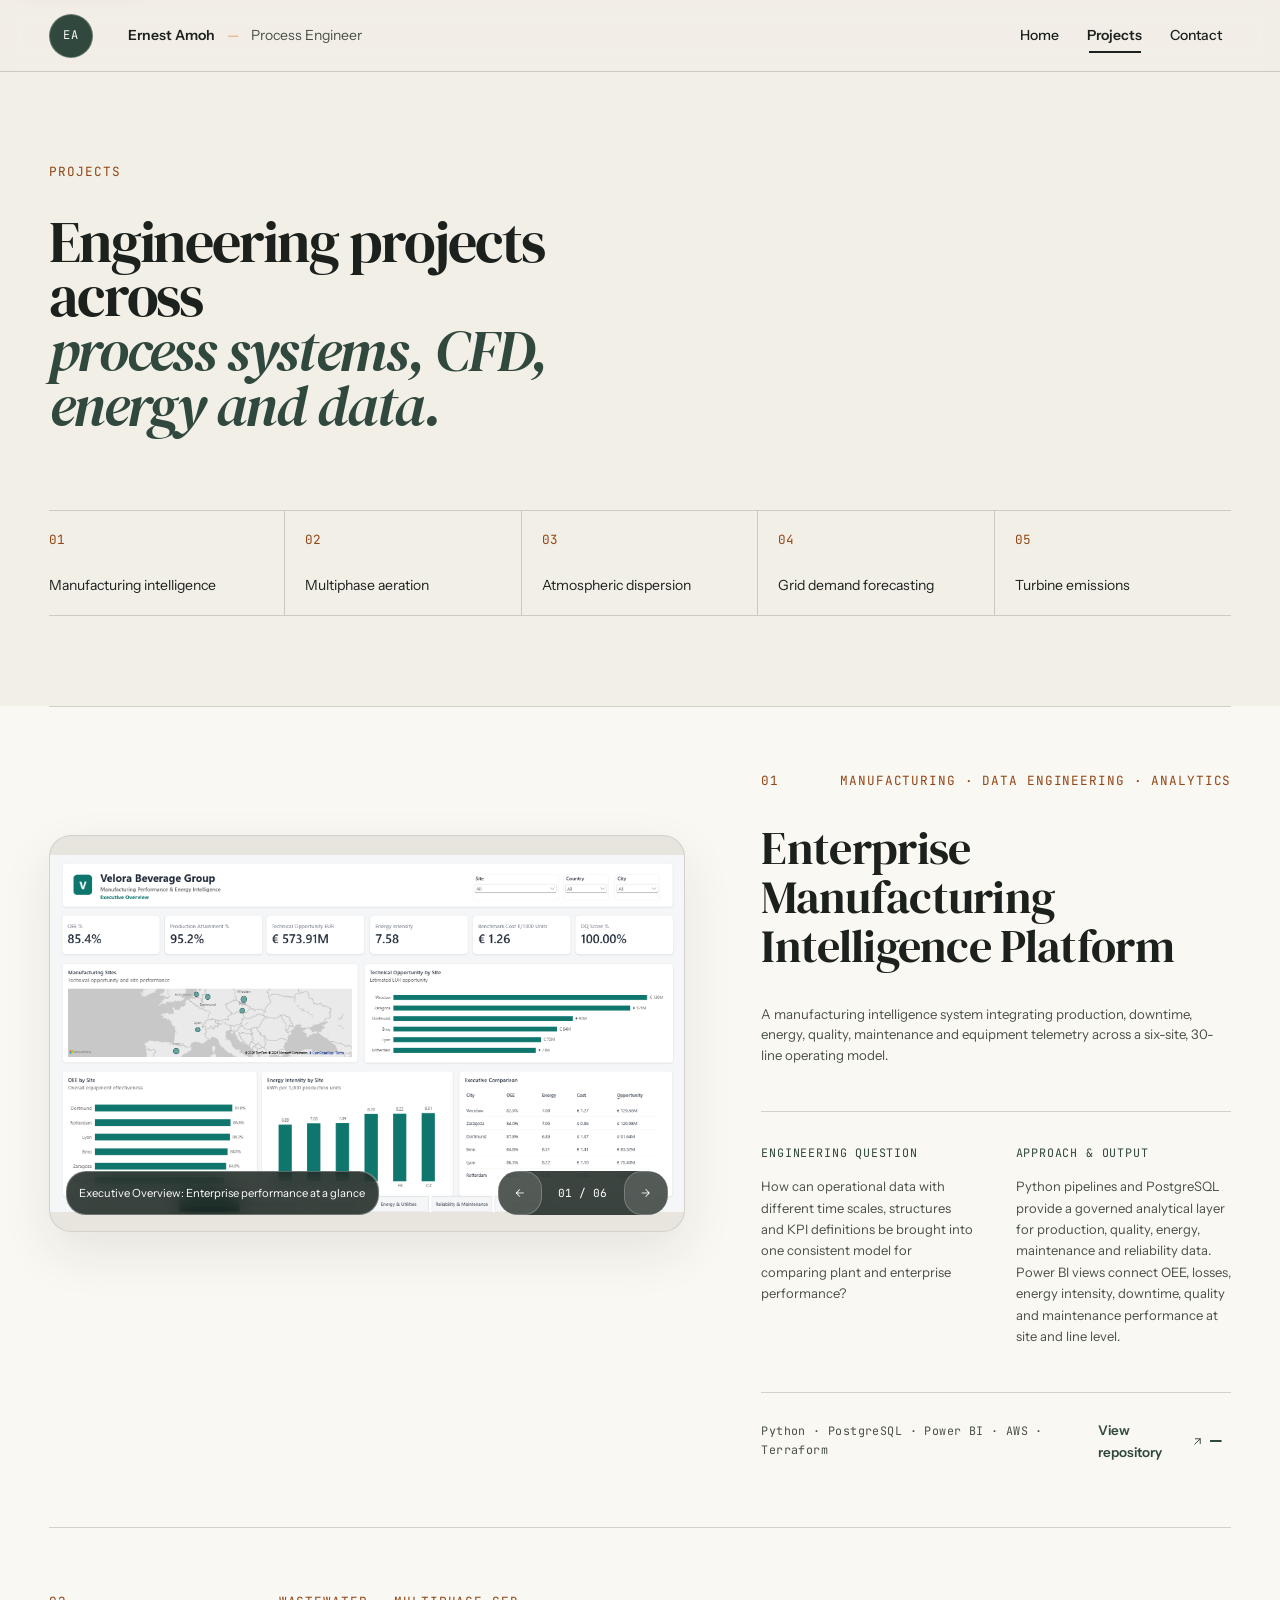
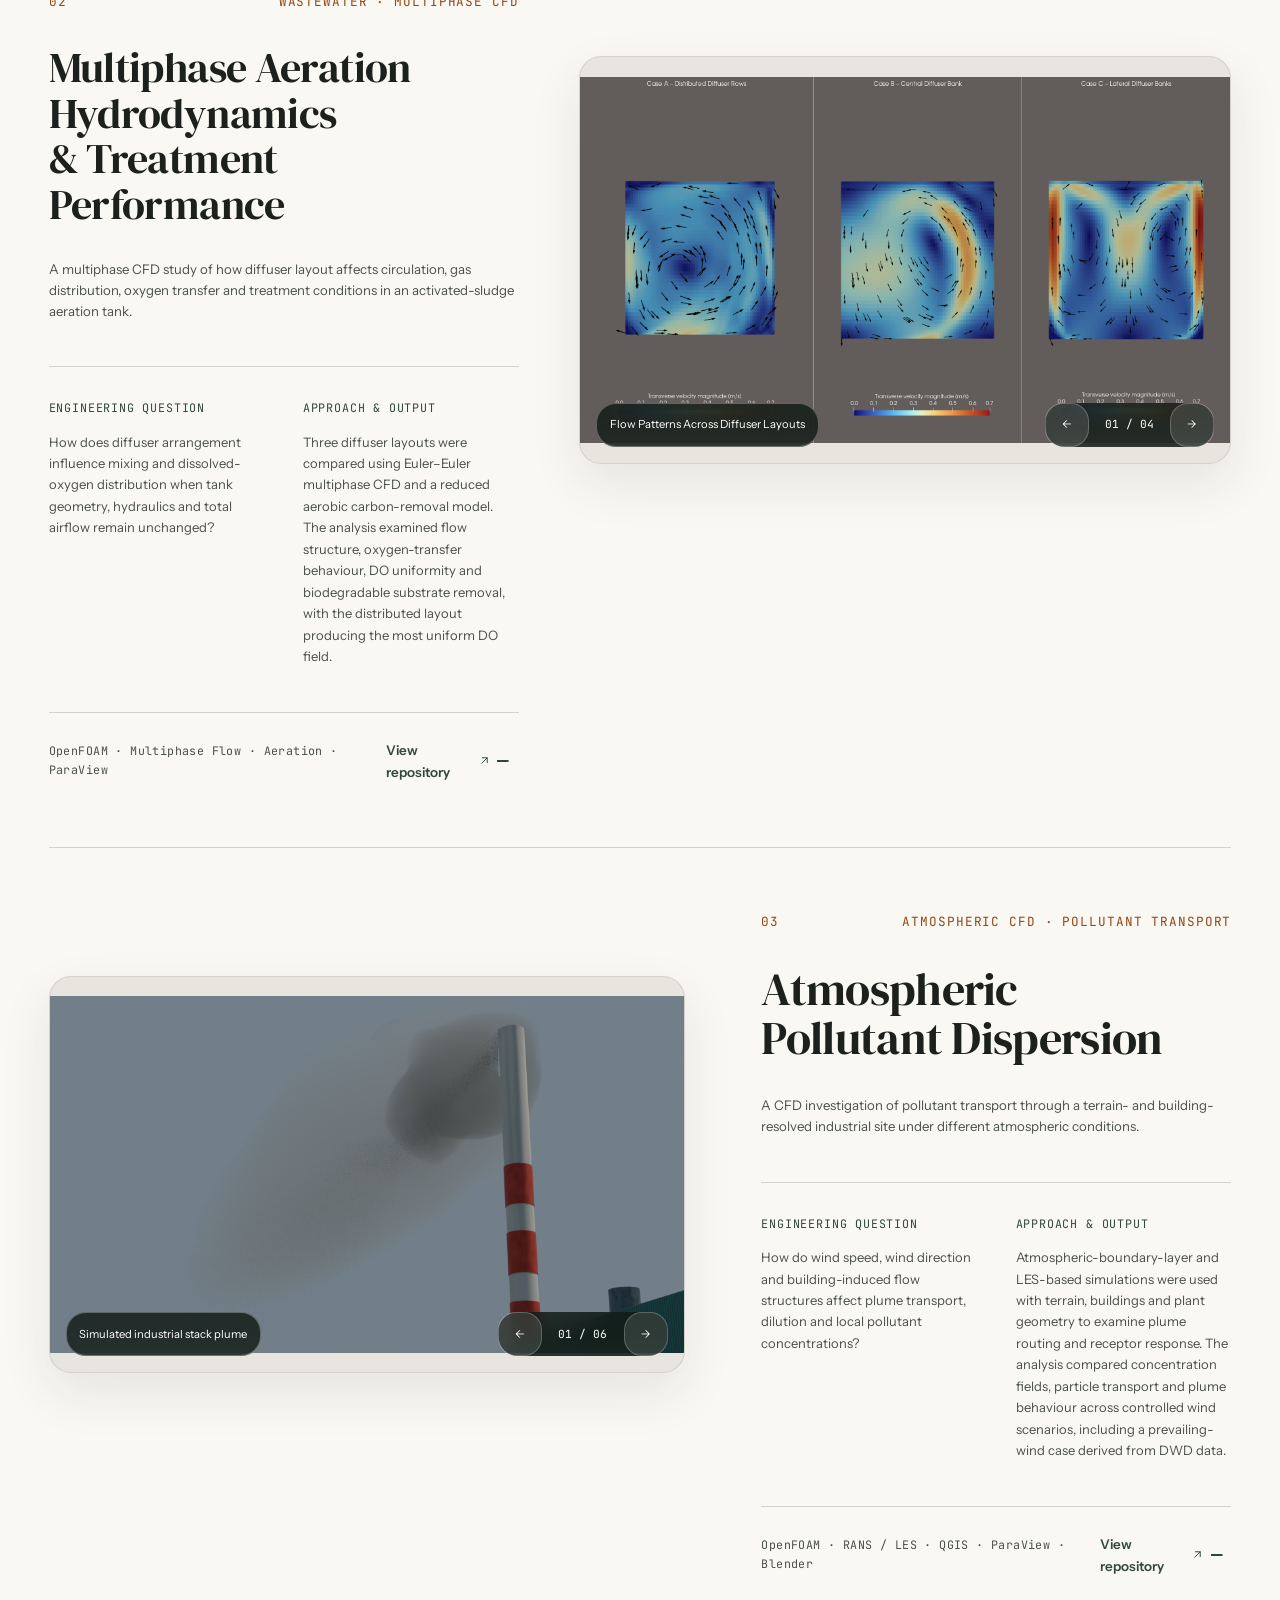
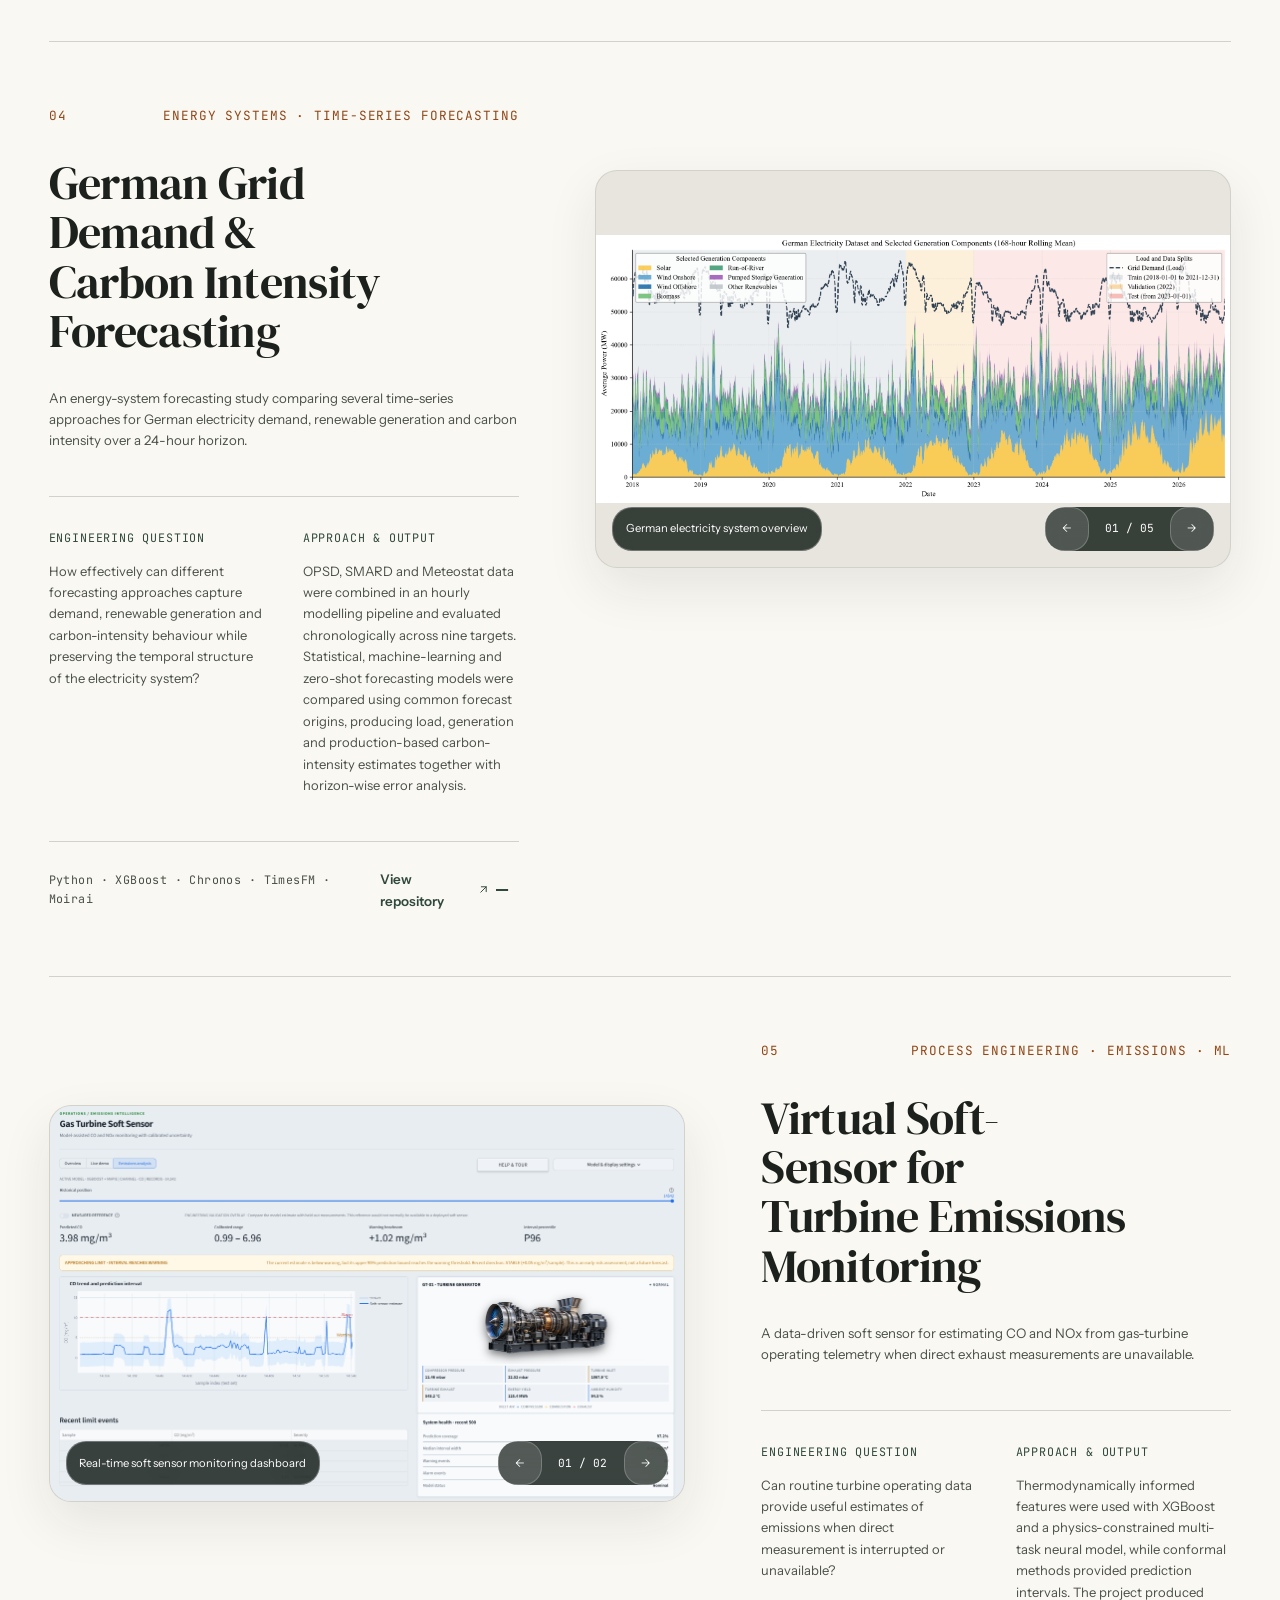
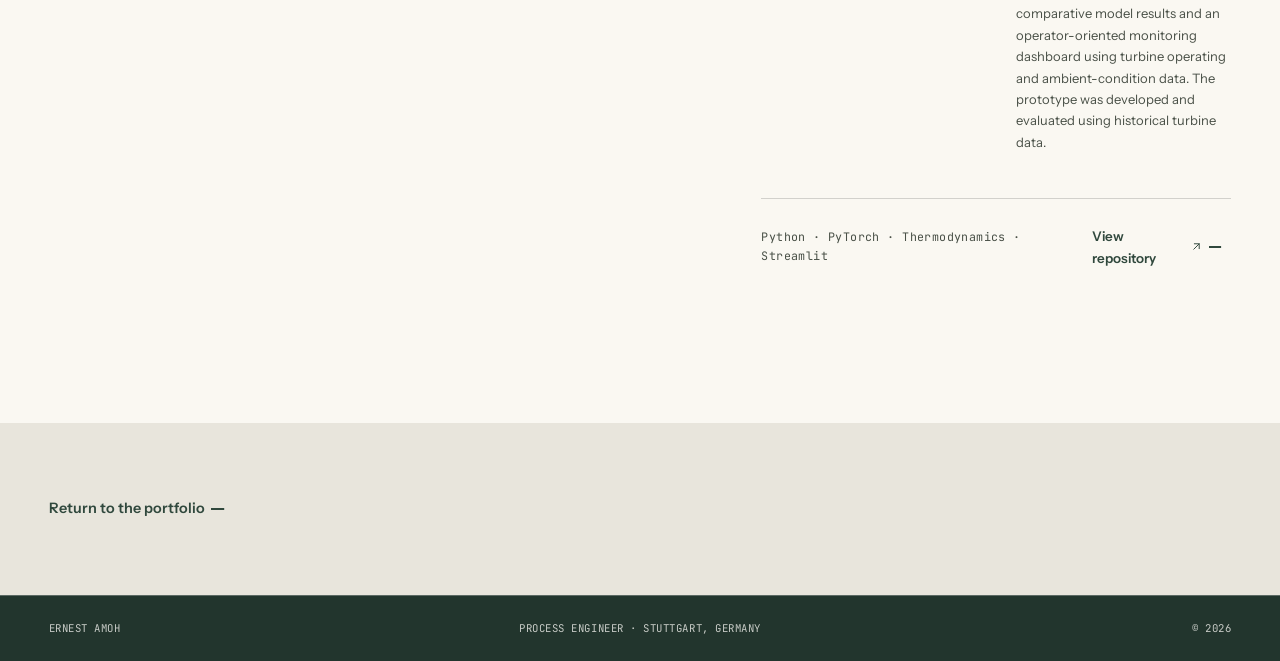
==== commit 58d03b59: "Optimize portfolio and refine sections, headings" ====
--- a/projects/index.html
+++ b/projects/index.html
@@ -66,12 +66,8 @@
         <p class="section-kicker" data-reveal>Projects</p>
         <div class="projects-hero-grid">
           <h1 id="projects-title" data-reveal>
-            Engineering problems,<br><em>examined at different scales.</em>
+            Engineering projects across<br> <em>process systems, CFD, energy and data.</em>
           </h1>
-          <p class="section-intro" data-reveal>
-            From plant-level systems and industrial data to multiphase flow,
-            atmospheric transport, energy forecasting, and emissions monitoring.
-          </p>
         </div>
 
         <nav class="project-index" aria-label="Project index" data-reveal>
@@ -168,28 +164,24 @@
             <h3>Enterprise Manufacturing Intelligence Platform</h3>
 
             <p class="project-lead">
-              A six-site manufacturing intelligence platform that brings production, downtime, energy, quality,
-              maintenance, and equipment telemetry into one decision layer, combining OEE and loss analysis with
-              forecasting, anomaly detection, and predictive maintenance.
+              A manufacturing intelligence system integrating production, downtime, energy, quality, maintenance and
+              equipment telemetry across a six-site, 30-line operating model.
             </p>
 
             <div class="project-detail">
               <div>
-                <span class="detail-label">Engineering Problem</span>
-                <p>
-                  Multi-site operations generate millions of records across systems built for different purposes, time
-                  scales, and KPI definitions. The challenge was to reconcile them into a trusted enterprise model where
-                  performance, losses, energy use, reliability, and data quality could be compared consistently across
-                  sites and production lines.
-                </p>
-              </div>
-              <div>
-                <span class="detail-label">Approach</span>
-                <p>
-                  Built a governed Python and PostgreSQL data platform with Power BI reporting and AWS-ready
-                  infrastructure. The platform integrates enterprise operations with industrial reference data, adds
-                  automated data-quality controls, and extends historical performance analysis into forecasting,
-                  anomaly detection, and early-warning analytics.
+                <span class="detail-label">Engineering Question</span>
+                <p>
+                  How can operational data with different time scales, structures and KPI definitions be brought into
+                  one consistent model for comparing plant and enterprise performance?
+                </p>
+              </div>
+              <div>
+                <span class="detail-label">Approach &amp; Output</span>
+                <p>
+                  Python pipelines and PostgreSQL provide a governed analytical layer for production, quality, energy,
+                  maintenance and reliability data. Power BI views connect OEE, losses, energy intensity, downtime,
+                  quality and maintenance performance at site and line level.
                 </p>
               </div>
             </div>
@@ -197,7 +189,7 @@
             <div class="project-footer">
               <div class="project-tech">Python · PostgreSQL · Power BI · AWS · Terraform</div>
               <a href="https://github.com/kwesiamoh/manufacturing-intelligence-platform" target="_blank"
-                rel="noopener noreferrer" class="text-link">View project<span class="external-link-icon" aria-hidden="true"></span></a>
+                rel="noopener noreferrer" class="text-link">View repository<span class="external-link-icon" aria-hidden="true"></span></a>
             </div>
           </div>
         </article>
@@ -258,26 +250,24 @@
             <h3>Multiphase Aeration Hydrodynamics &amp; Treatment Performance</h3>
 
             <p class="project-lead">
-              A multiphase CFD study showing how diffuser placement changes circulation, gas distribution, oxygen
-              transfer, dissolved oxygen, and biodegradable substrate removal, even when total airflow is held
-              constant.
+              A multiphase CFD study of how diffuser layout affects circulation, gas distribution, oxygen transfer and
+              treatment conditions in an activated-sludge aeration tank.
             </p>
 
             <div class="project-detail">
               <div>
-                <span class="detail-label">Engineering Problem</span>
-                <p>
-                  The same aeration rate does not guarantee the same treatment conditions. Diffuser layout can create
-                  uneven circulation, oxygen-transfer zones, and low-DO regions that directly affect biological
-                  treatment performance.
-                </p>
-              </div>
-              <div>
-                <span class="detail-label">Approach</span>
-                <p>
-                  Compared distributed, central, and lateral diffuser layouts under identical tank geometry,
-                  hydraulics, and total airflow. Time-averaged multiphase aeration fields were coupled with a reduced
-                  ASM1 formulation to evaluate dissolved oxygen and biodegradable substrate reduction.
+                <span class="detail-label">Engineering Question</span>
+                <p>
+                  How does diffuser arrangement influence mixing and dissolved-oxygen distribution when tank geometry,
+                  hydraulics and total airflow remain unchanged?
+                </p>
+              </div>
+              <div>
+                <span class="detail-label">Approach &amp; Output</span>
+                <p>
+                  Three diffuser layouts were compared using Euler&ndash;Euler multiphase CFD and a reduced aerobic
+                  carbon-removal model. The analysis examined flow structure, oxygen-transfer behaviour, DO uniformity
+                  and biodegradable substrate removal, with the distributed layout producing the most uniform DO field.
                 </p>
               </div>
             </div>
@@ -285,7 +275,7 @@
             <div class="project-footer">
               <div class="project-tech">OpenFOAM · Multiphase Flow · Aeration · ParaView</div>
               <a href="https://github.com/kwesiamoh/wastewater-aeration-cfd" target="_blank" rel="noopener noreferrer"
-                class="text-link">View project<span class="external-link-icon" aria-hidden="true"></span></a>
+                class="text-link">View repository<span class="external-link-icon" aria-hidden="true"></span></a>
             </div>
           </div>
         </article>
@@ -359,26 +349,25 @@
             <h3>Atmospheric Pollutant Dispersion</h3>
 
             <p class="project-lead">
-              Site-resolved CFD investigation of atmospheric pollutant
-              dispersion under varying meteorological conditions across
-              realistic terrain, buildings and industrial structures.
+              A CFD investigation of pollutant transport through a terrain- and building-resolved industrial site
+              under different atmospheric conditions.
             </p>
 
             <div class="project-detail">
               <div>
-                <span class="detail-label">Engineering Problem</span>
-                <p>
-                  Wind direction, atmospheric flow and building wakes
-                  influence plume transport, recirculation, dilution
-                  and local pollutant concentration.
-                </p>
-              </div>
-              <div>
-                <span class="detail-label">Approach</span>
-                <p>
-                  Combined terrain and building geometry with atmospheric
-                  boundary-layer simulations, Eulerian concentration fields
-                  and Lagrangian particle transport.
+                <span class="detail-label">Engineering Question</span>
+                <p>
+                  How do wind speed, wind direction and building-induced flow structures affect plume transport,
+                  dilution and local pollutant concentrations?
+                </p>
+              </div>
+              <div>
+                <span class="detail-label">Approach &amp; Output</span>
+                <p>
+                  Atmospheric-boundary-layer and LES-based simulations were used with terrain, buildings and plant
+                  geometry to examine plume routing and receptor response. The analysis compared concentration fields,
+                  particle transport and plume behaviour across controlled wind scenarios, including a prevailing-wind
+                  case derived from DWD data.
                 </p>
               </div>
             </div>
@@ -386,7 +375,7 @@
             <div class="project-footer">
               <div class="project-tech">OpenFOAM · RANS / LES · QGIS · ParaView · Blender</div>
               <a href="https://github.com/kwesiamoh/Fichtenhain-Atmospheric-Dispersion-CFD" target="_blank"
-                rel="noopener noreferrer" class="text-link">View project<span class="external-link-icon" aria-hidden="true"></span></a>
+                rel="noopener noreferrer" class="text-link">View repository<span class="external-link-icon" aria-hidden="true"></span></a>
             </div>
           </div>
         </article>
@@ -457,26 +446,25 @@
             <h3>German Grid Demand &amp; Carbon Intensity Forecasting</h3>
 
             <p class="project-lead">
-              A multi-horizon forecasting study of the German electricity system, using power-system and weather data
-              to forecast grid demand, renewable generation, and carbon intensity across a 24-hour horizon.
+              An energy-system forecasting study comparing several time-series approaches for German electricity
+              demand, renewable generation and carbon intensity over a 24-hour horizon.
             </p>
 
             <div class="project-detail">
               <div>
-                <span class="detail-label">Forecasting Problem</span>
-                <p>
-                  Electricity demand, renewable generation, and carbon intensity evolve differently with weather,
-                  generation mix, and recurring system behavior. The challenge was to compare forecasting approaches
-                  consistently while preserving temporal causality and understanding how accuracy changes as the
-                  prediction horizon extends.
-                </p>
-              </div>
-              <div>
-                <span class="detail-label">Approach</span>
-                <p>
-                  Built an end-to-end hourly forecasting pipeline from OPSD, SMARD, and Meteostat data, then compared
-                  seasonal baselines, SARIMA, recursive XGBoost, and zero-shot Chronos, TimesFM, and Moirai across nine
-                  targets.
+                <span class="detail-label">Engineering Question</span>
+                <p>
+                  How effectively can different forecasting approaches capture demand, renewable generation and
+                  carbon-intensity behaviour while preserving the temporal structure of the electricity system?
+                </p>
+              </div>
+              <div>
+                <span class="detail-label">Approach &amp; Output</span>
+                <p>
+                  OPSD, SMARD and Meteostat data were combined in an hourly modelling pipeline and evaluated
+                  chronologically across nine targets. Statistical, machine-learning and zero-shot forecasting models
+                  were compared using common forecast origins, producing load, generation and production-based
+                  carbon-intensity estimates together with horizon-wise error analysis.
                 </p>
               </div>
             </div>
@@ -484,7 +472,7 @@
             <div class="project-footer">
               <div class="project-tech">Python · XGBoost · Chronos · TimesFM · Moirai</div>
               <a href="https://github.com/kwesiamoh/energy-forecast" target="_blank" rel="noopener noreferrer"
-                class="text-link">View project<span class="external-link-icon" aria-hidden="true"></span></a>
+                class="text-link">View repository<span class="external-link-icon" aria-hidden="true"></span></a>
             </div>
           </div>
         </article>
@@ -533,24 +521,25 @@
             <h3>Virtual Soft-Sensor for Turbine Emissions Monitoring</h3>
 
             <p class="project-lead">
-              A physics-constrained soft sensor for estimating CO and NOx from operating telemetry when direct exhaust
-              measurements become unavailable or unreliable.
+              A data-driven soft sensor for estimating CO and NOx from gas-turbine operating telemetry when direct
+              exhaust measurements are unavailable.
             </p>
 
             <div class="project-detail">
               <div>
-                <span class="detail-label">Engineering Problem</span>
-                <p>
-                  Calibration drift, analyzer maintenance, and measurement interruptions can create blind spots in
-                  emissions monitoring while the turbine continues operating.
-                </p>
-              </div>
-              <div>
-                <span class="detail-label">Approach</span>
-                <p>
-                  Developed an uncertainty-aware neural soft sensor combining physics-constrained modelling,
-                  thermodynamically motivated features, and conformal prediction to estimate emissions from existing
-                  operational variables while quantifying prediction uncertainty.
+                <span class="detail-label">Engineering Question</span>
+                <p>
+                  Can routine turbine operating data provide useful estimates of emissions when direct measurement is
+                  interrupted or unavailable?
+                </p>
+              </div>
+              <div>
+                <span class="detail-label">Approach &amp; Output</span>
+                <p>
+                  Thermodynamically informed features were used with XGBoost and a physics-constrained multi-task neural
+                  model, while conformal methods provided prediction intervals. The project produced comparative model
+                  results and an operator-oriented monitoring dashboard using turbine operating and ambient-condition
+                  data. The prototype was developed and evaluated using historical turbine data.
                 </p>
               </div>
             </div>
@@ -558,7 +547,7 @@
             <div class="project-footer">
               <div class="project-tech">Python · PyTorch · Thermodynamics · Streamlit</div>
               <a href="https://github.com/kwesiamoh/gas-turbine-digital-twin" target="_blank" rel="noopener noreferrer"
-                class="text-link">View project<span class="external-link-icon" aria-hidden="true"></span></a>
+                class="text-link">View repository<span class="external-link-icon" aria-hidden="true"></span></a>
             </div>
           </div>
         </article>
@@ -567,7 +556,6 @@
 
     <div class="projects-return section-pad-small">
       <div class="section-shell">
-        <p class="section-kicker">Continue exploring</p>
         <a class="text-link" href="../#profile">Return to the portfolio</a>
       </div>
     </div>
--- a/assets/css/base.css
+++ b/assets/css/base.css
@@ -159,11 +159,13 @@
 }
 
 [data-reveal] {
-  opacity: 0;
+  opacity: 1;
+  transform: none;
+  transition: transform var(--duration-medium) var(--ease-out);
+}
+
+.has-js [data-reveal] {
   transform: translateY(14px);
-  transition:
-    opacity var(--duration-medium) var(--ease-out),
-    transform var(--duration-medium) var(--ease-out);
 }
 
 [data-reveal].is-visible {
@@ -185,7 +187,8 @@
     transition-duration: 0.01ms !important;
   }
 
-  [data-reveal] {
+  [data-reveal],
+  .has-js [data-reveal] {
     opacity: 1;
     transform: none;
   }
--- a/assets/css/layout.css
+++ b/assets/css/layout.css
@@ -218,6 +218,7 @@
   position: absolute;
   inset: -4%;
   background: url('../images/hero-process-plant.jpg') center / cover no-repeat;
+  background-image: image-set(url('../images/hero-process-plant-2560.webp') type("image/webp") 1x);
   transform: translate3d(0, var(--hero-shift, 0px), 0) scale(1.04);
   will-change: transform;
 }
@@ -314,11 +315,14 @@
 
 .statement-grid {
   display: grid;
-  grid-template-columns: minmax(0, 0.9fr) minmax(0, 1.1fr);
+  grid-template-columns: minmax(0, 0.72fr) minmax(0, 1fr);
   gap: var(--grid-gap);
-  margin-top: clamp(3rem, 6vw, 6rem);
-  padding-top: clamp(1.5rem, 3vw, 2.5rem);
-  border-top: 1px solid var(--separator);
+  align-items: start;
+}
+
+.statement-narrative {
+  max-width: 38rem;
+  padding-top: clamp(2.5rem, 6vw, 6rem);
 }
 
 .statement-lead {
@@ -329,6 +333,7 @@
 
 .statement-body {
   max-width: 38rem;
+  margin-top: clamp(1.5rem, 3vw, 2.5rem);
   color: var(--text-secondary);
   font-size: calc(var(--text-support) + 0.0625rem);
   line-height: 1.6;
@@ -417,8 +422,13 @@
 }
 
 /* Work */
-.work-section {
+.work-section,
+.education-section {
   background: var(--surface-elevated);
+}
+
+.selected-work-section {
+  padding-bottom: clamp(2.5rem, 4vw, 3.75rem);
 }
 
 .work-heading {
@@ -696,67 +706,68 @@
   margin-inline: clamp(-1rem, -2vw, -2rem) 0;
 }
 
-/* Toolkit */
-.toolkit-section {
-  position: relative;
-  background: var(--green);
+/* Compact approach transition */
+.approach-band {
+  position: relative;
+  padding-block: clamp(3.5rem, 5vw, 4.5rem);
+  overflow: hidden;
+  background: var(--dark-surface);
   color: var(--dark-surface-text);
 }
 
-.toolkit-section .section-intro {
+.approach-band::after {
+  content: 'III';
+  position: absolute;
+  z-index: 0;
+  right: clamp(-1.5rem, -1vw, -0.5rem);
+  bottom: -0.08em;
+  color: var(--dark-surface-text);
+  font-family: var(--serif);
+  font-size: clamp(12rem, 20vw, 20rem);
+  line-height: 0.75;
+  letter-spacing: -0.08em;
+  opacity: 0.05;
+  pointer-events: none;
+  user-select: none;
+}
+
+.approach-band-grid {
+  position: relative;
+  z-index: 1;
+  display: grid;
+  grid-template-columns: minmax(0, 1.1fr) minmax(18rem, 0.9fr);
+  gap: var(--grid-gap);
+  align-items: end;
+}
+
+.approach-band h2 {
+  max-width: 12ch;
+}
+
+.approach-list {
+  list-style: none;
+  border-top: 1px solid var(--dark-separator);
+}
+
+.approach-list li {
+  min-height: 3rem;
+  display: flex;
+  align-items: center;
+  padding-block: var(--space-3);
+  border-bottom: 1px solid var(--dark-separator);
   color: var(--dark-surface-secondary);
-}
-
-.toolkit-grid {
-  display: grid;
-  grid-template-columns: repeat(4, minmax(0, 1fr));
-  border-block: 1px solid var(--dark-separator);
-}
-
-.toolkit-group {
-  min-height: clamp(19rem, 26vw, 25rem);
-  display: grid;
-  grid-template-rows: auto auto 1fr;
-  align-content: start;
-  padding: clamp(1.5rem, 2.5vw, 2.25rem);
-  border-right: 1px solid var(--dark-separator);
-}
-
-.toolkit-group:first-child {
-  padding-left: 0;
-}
-
-.toolkit-group:last-child {
-  padding-right: 0;
-  border-right: 0;
-}
-
-.toolkit-index {
-  display: block;
-  margin-bottom: clamp(3rem, 6vw, 5.5rem);
-  font-family: var(--mono);
-  font-size: var(--text-xs);
-  color: var(--accent-decorative-soft);
-}
-
-.toolkit-group h3 {
-  min-height: 2.1em;
-  display: flex;
-  align-items: center;
-  margin-bottom: clamp(1.5rem, 3vw, 2.5rem);
-  font-size: var(--text-card-title);
-}
-
-.toolkit-group p {
-  font-family: var(--mono);
-  font-size: var(--text-compact);
-  line-height: 1.82;
-  color: var(--dark-surface-secondary);
-}
-
-/* Education */
-.education-section {
-  background: var(--surface-secondary);
+  font-family: var(--sans);
+  font-size: var(--text-body);
+}
+
+/* Academic background */
+.academic-background {
+  padding-block: 0 clamp(2.25rem, 4vw, 3.5rem);
+}
+
+.academic-background .section-shell {
+  padding-top: clamp(1.75rem, 3vw, 2.5rem);
+  border-top: 1px solid var(--separator);
 }
 
 .education-grid {
@@ -766,26 +777,26 @@
 }
 
 .education-grid > div {
-  padding-top: clamp(1.5rem, 3vw, 2.4rem);
+  padding-top: var(--space-5);
   border-top: 1px solid var(--separator);
 }
 
 .education-grid h3 {
   max-width: 30rem;
-  margin-bottom: 1rem;
-  font-size: clamp(1.7rem, 1.25rem + 1.05vw, 2.4rem);
+  margin-bottom: var(--space-2);
+  font-size: var(--text-card-title);
 }
 
 .education-grid p {
   max-width: 34rem;
   color: var(--text-secondary);
   font-size: var(--text-sm);
-  line-height: 1.6;
+  line-height: 1.5;
 }
 
 .education-grid span {
   display: block;
-  margin-top: 1.25rem;
+  margin-top: var(--space-3);
   font-family: var(--mono);
   font-size: var(--text-xs);
   color: var(--accent-functional);
--- a/assets/css/responsive.css
+++ b/assets/css/responsive.css
@@ -9,13 +9,11 @@
     gap: 1.8rem;
   }
 
-  .capability-grid,
-  .toolkit-grid {
+  .capability-grid {
     grid-template-columns: repeat(2, minmax(0, 1fr));
   }
 
-  .capability-item:nth-child(2),
-  .toolkit-group:nth-child(2) {
+  .capability-item:nth-child(2) {
     border-right: 0;
   }
 
@@ -24,13 +22,7 @@
     border-top: 1px solid var(--separator);
   }
 
-  .toolkit-group:nth-child(3),
-  .toolkit-group:nth-child(4) {
-    border-top: 1px solid var(--dark-separator);
-  }
-
-  .capability-item:nth-child(3),
-  .toolkit-group:nth-child(3) {
+  .capability-item:nth-child(3) {
     padding-left: 0;
   }
 
@@ -51,6 +43,13 @@
   .projects-hero-grid {
     grid-template-columns: 1fr;
     align-items: start;
+  }
+}
+
+@media (max-width: 899px) {
+  .hero-bg {
+    background-image: url('../images/hero-process-plant.jpg');
+    background-image: image-set(url('../images/hero-process-plant-1600.webp') type("image/webp") 1x);
   }
 }
 
@@ -175,6 +174,11 @@
     gap: 2rem;
   }
 
+  .statement-narrative {
+    max-width: 38rem;
+    padding-top: 0;
+  }
+
   .project-feature,
   .project-feature.reverse {
     grid-template-columns: 1fr;
@@ -242,6 +246,11 @@
     --text-hero: clamp(2.25rem, calc(1.107rem + 5.714vw), 2.5rem);
   }
 
+  .hero-bg {
+    background-image: url('../images/hero-process-plant.jpg');
+    background-image: image-set(url('../images/hero-process-plant-960.webp') type("image/webp") 1x);
+  }
+
   .nav-identity {
     justify-self: start;
     font-size: 0.6875rem;
@@ -301,8 +310,7 @@
     line-height: 1.52;
   }
 
-  .capability-grid,
-  .toolkit-grid {
+  .capability-grid {
     grid-template-columns: 1fr;
   }
 
@@ -323,6 +331,24 @@
 
   .selected-work-cta {
     justify-content: flex-start;
+  }
+
+  .approach-band {
+    padding-block: var(--space-8);
+  }
+
+  .approach-band::after {
+    display: none;
+  }
+
+  .approach-band-grid {
+    grid-template-columns: 1fr;
+    gap: var(--space-6);
+  }
+
+  .approach-list li {
+    min-height: 2.625rem;
+    padding-block: var(--space-2);
   }
 
   .projects-hero {
@@ -345,13 +371,9 @@
   }
 
   .capability-item,
-  .toolkit-group,
   .capability-item:first-child,
-  .toolkit-group:first-child,
   .capability-item:nth-child(3),
-  .toolkit-group:nth-child(3),
-  .capability-item:last-child,
-  .toolkit-group:last-child {
+  .capability-item:last-child {
     min-height: auto;
     padding: 1.75rem 0;
     border-right: 0;
@@ -361,21 +383,8 @@
     border-top: 1px solid var(--separator);
   }
 
-  .toolkit-group:not(:first-child) {
-    border-top: 1px solid var(--dark-separator);
-  }
-
-  .capability-number,
-  .toolkit-index {
+  .capability-number {
     margin-bottom: 2rem;
-  }
-
-  .toolkit-group {
-    grid-template-rows: auto auto auto;
-  }
-
-  .toolkit-group h3 {
-    min-height: 0;
   }
 
   .capability-item p,
@@ -393,14 +402,6 @@
 
   .project-lead {
     line-height: 1.52;
-  }
-
-  .toolkit-group p {
-    line-height: 1.68;
-  }
-
-  .education-grid h3 {
-    font-size: var(--text-card-title);
   }
 
   .project-media {
